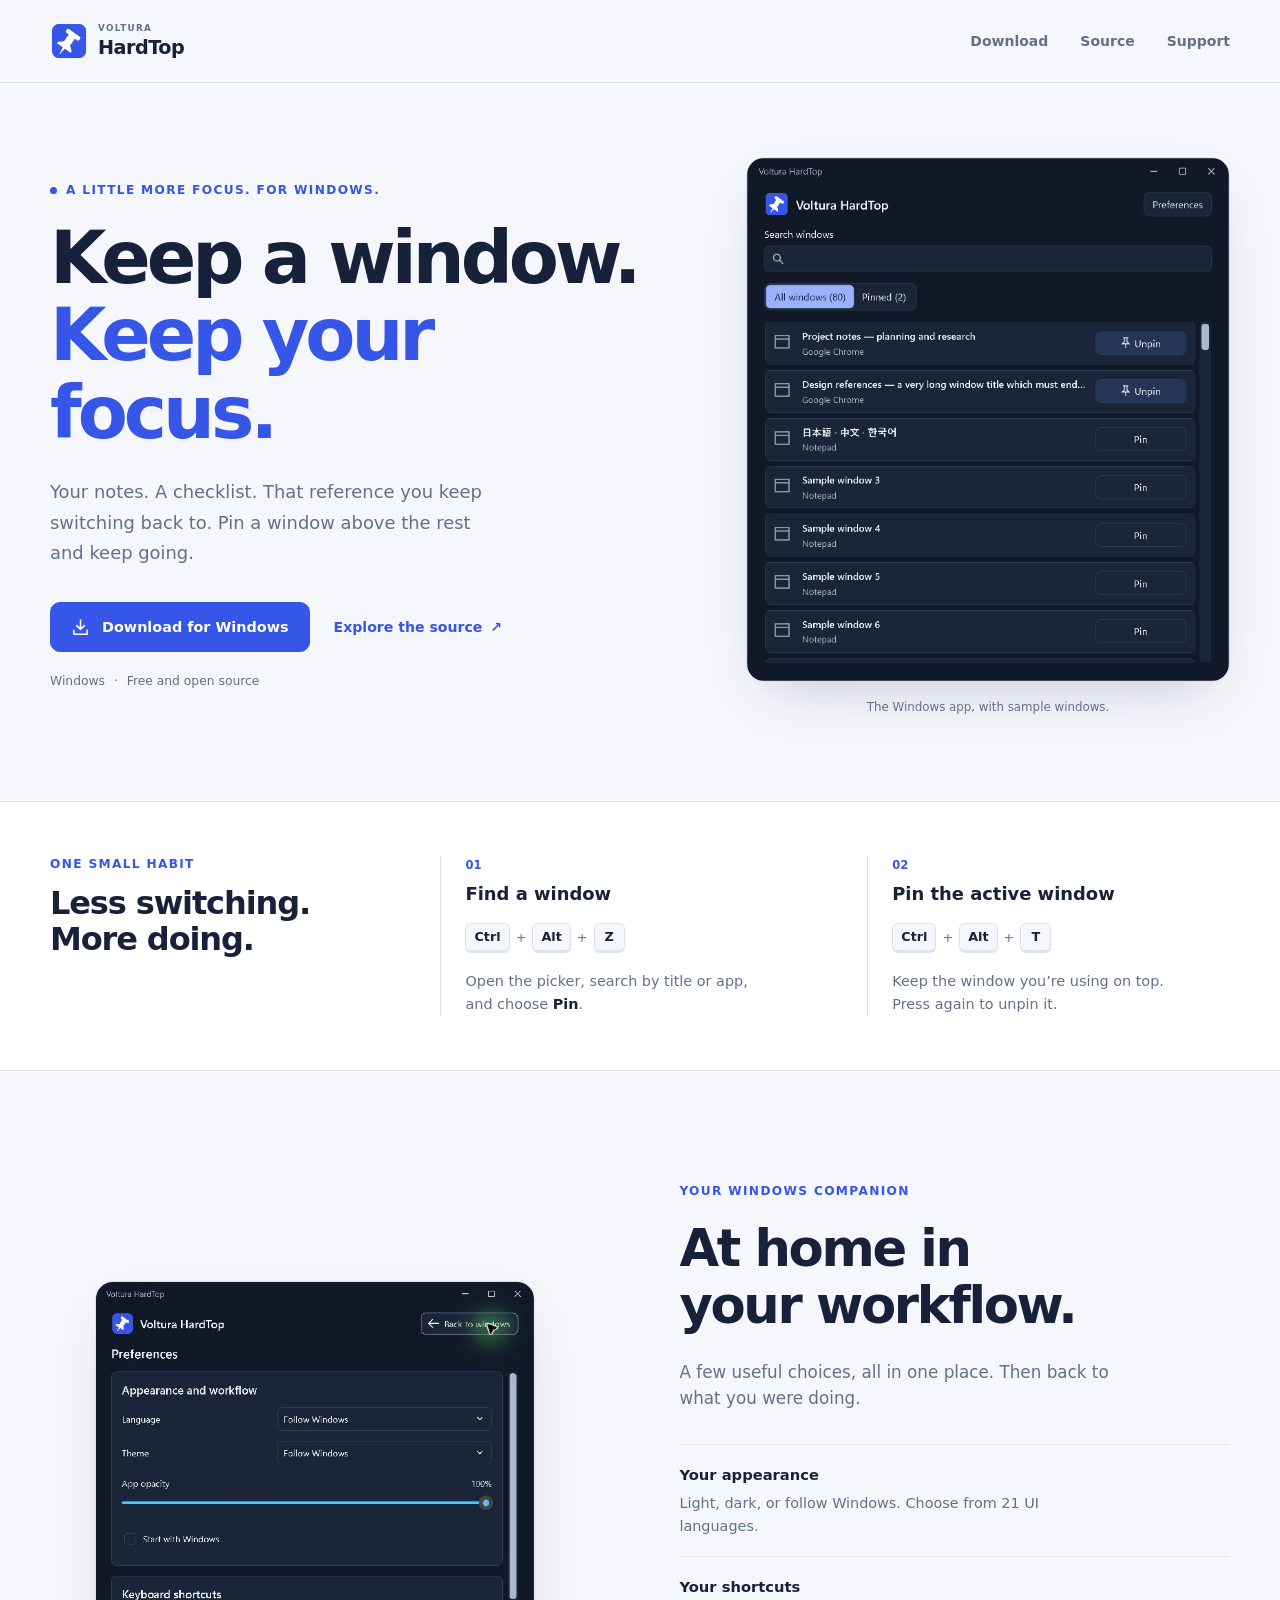
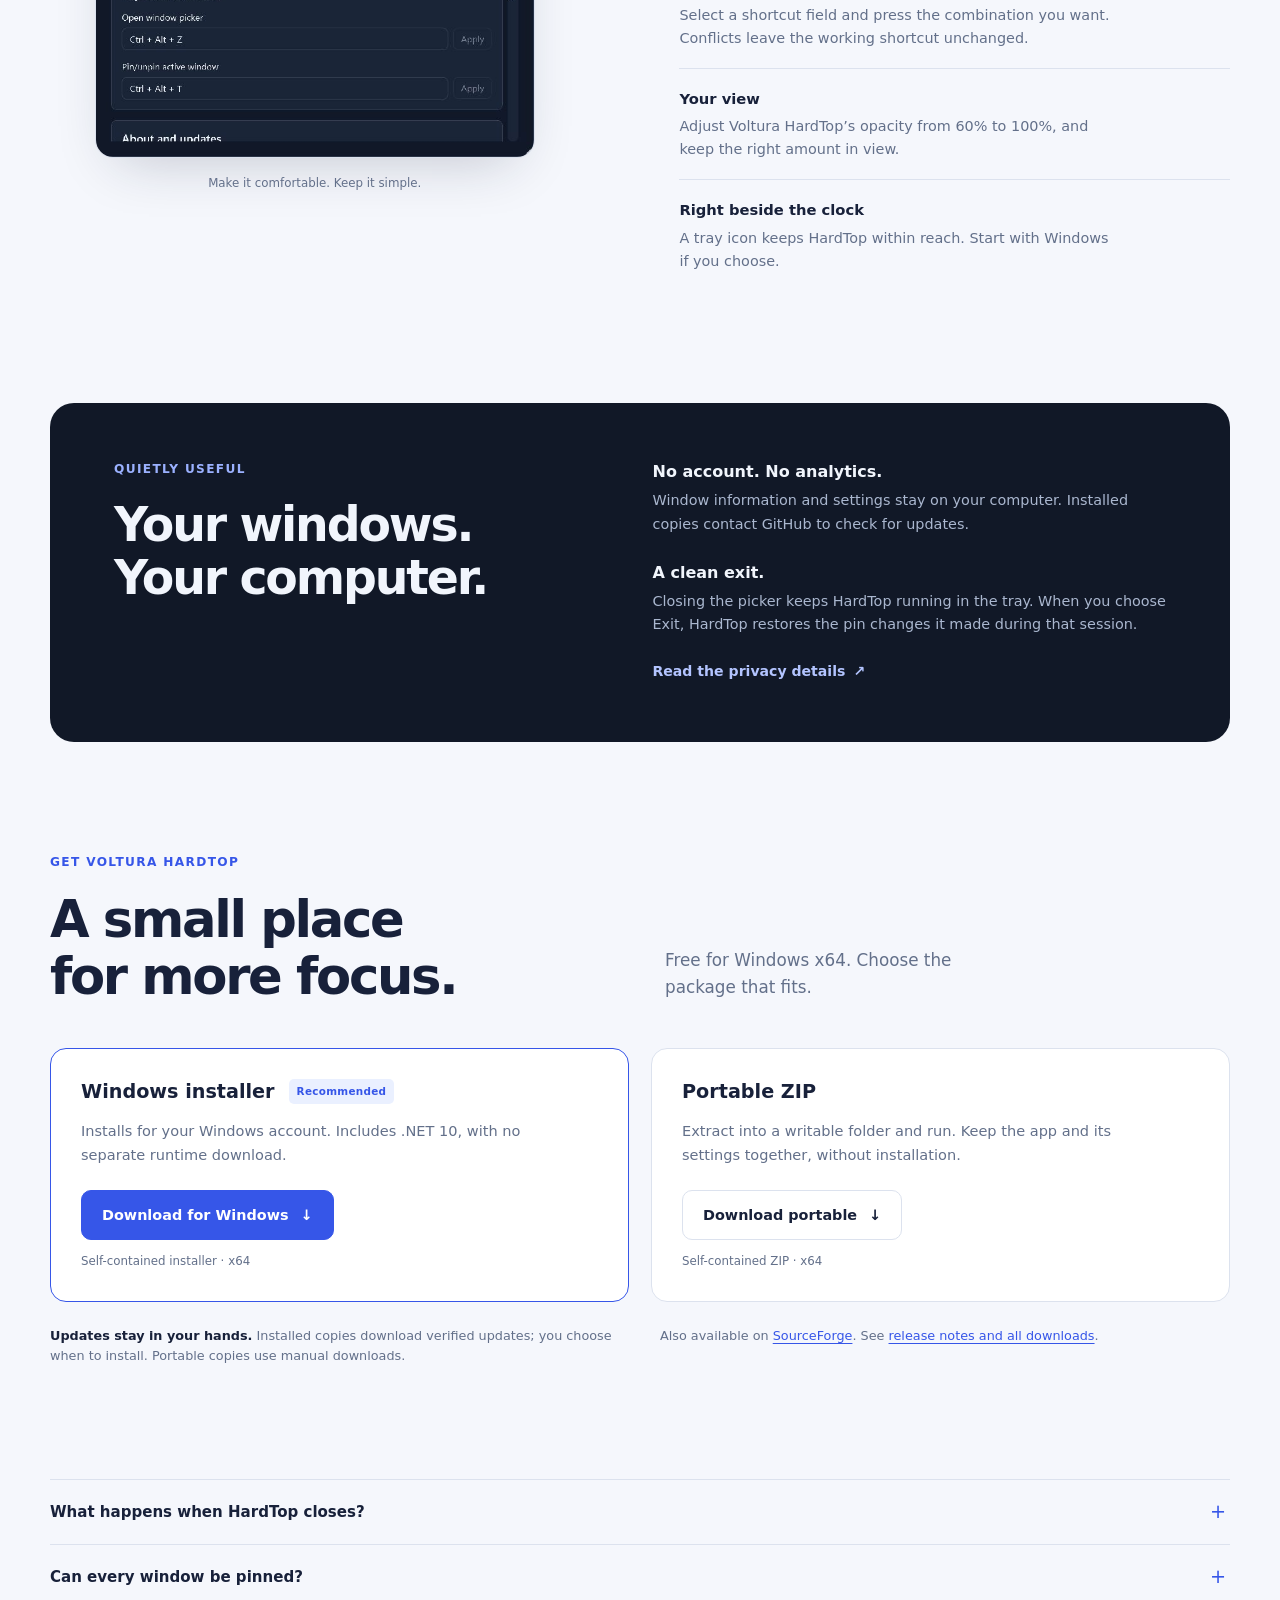
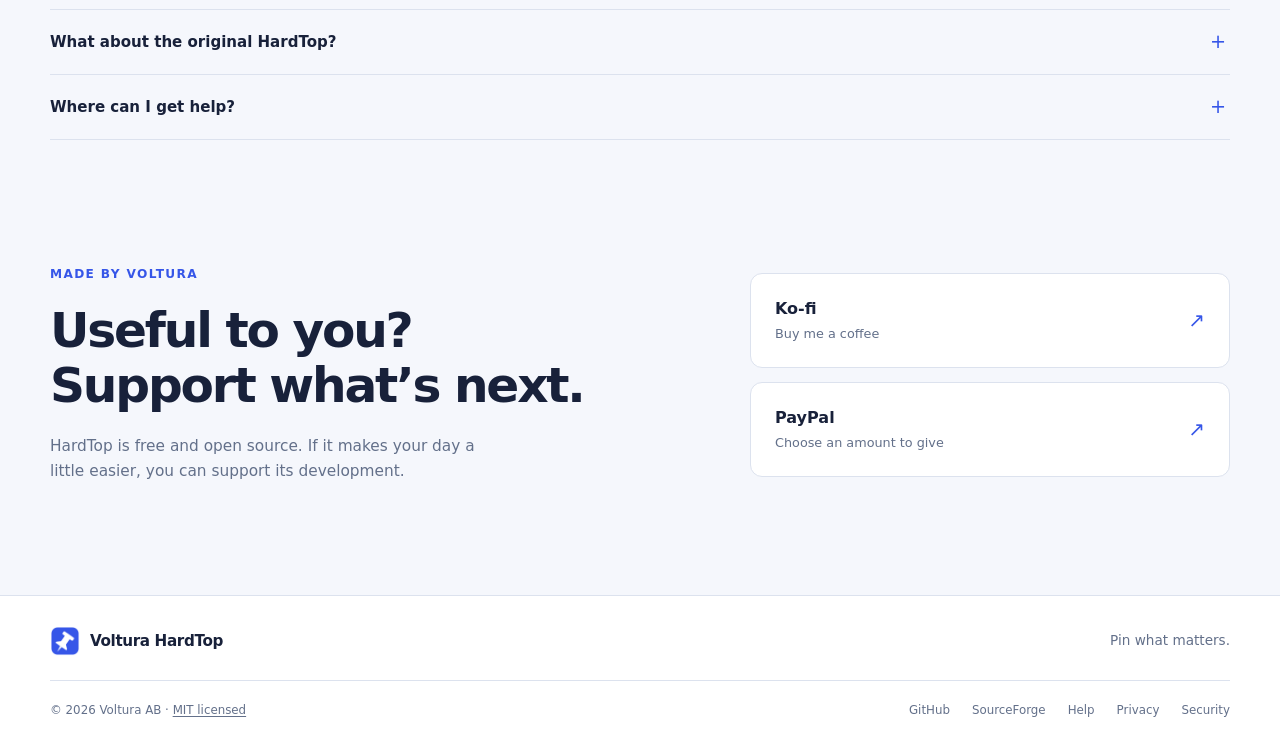
==== index.html @ a8a51684 "Publish Voltura HardTop product website" ====
<!doctype html>
<html lang="en">
<head>
  <meta charset="utf-8">
  <meta name="viewport" content="width=device-width, initial-scale=1">
  <meta name="color-scheme" content="light">
  <meta name="theme-color" content="#3656E8">
  <title>Voltura HardTop — Keep a window. Keep your focus.</title>
  <meta name="description" content="Keep the windows you need above the rest. A free Windows companion with a searchable picker, configurable shortcuts, 21 languages, and verified updates.">
  <link rel="canonical" href="https://hardtop.voltura.se/">
  <meta property="og:type" content="website">
  <meta property="og:site_name" content="Voltura HardTop">
  <meta property="og:title" content="Voltura HardTop — Pin what matters.">
  <meta property="og:description" content="Keep the windows you need above the rest. Free for Windows. Open source.">
  <meta property="og:url" content="https://hardtop.voltura.se/">
  <meta property="og:image" content="https://hardtop.voltura.se/assets/social.png">
  <meta property="og:image:width" content="1200">
  <meta property="og:image:height" content="630">
  <meta property="og:image:alt" content="Voltura HardTop. Pin what matters. A white pushpin on cobalt blue.">
  <meta name="twitter:card" content="summary_large_image">
  <meta name="twitter:title" content="Voltura HardTop — Pin what matters.">
  <meta name="twitter:description" content="Keep the windows you need above the rest. Free for Windows. Open source.">
  <meta name="twitter:image" content="https://hardtop.voltura.se/assets/social.png">
  <link rel="icon" href="favicon.ico" sizes="any">
  <link rel="icon" href="assets/icon.png" type="image/png">
  <link rel="stylesheet" href="style.css">
</head>
<body>
  <a class="skip-link" href="#main">Skip to content</a>
  <header class="site-header">
    <div class="shell header-inner">
      <a class="brand" href="#" aria-label="Voltura HardTop home">
        <img src="assets/icon.png" alt="" width="38" height="38">
        <span><span class="brand-byline">VOLTURA</span><strong>HardTop</strong></span>
      </a>
      <nav class="header-links" aria-label="Main navigation">
        <a href="#download">Download</a>
        <a href="https://github.com/voltura/voltura-hardtop">Source</a>
        <a href="#support">Support</a>
      </nav>
    </div>
  </header>

  <main id="main">
    <section class="hero shell" aria-labelledby="hero-title">
      <div class="hero-copy">
        <p class="eyebrow"><span class="availability-dot" aria-hidden="true"></span>A little more focus. For Windows.</p>
        <h1 id="hero-title"><span>Keep a window.</span><span class="accent">Keep your focus.</span></h1>
        <p class="hero-intro">Your notes. A checklist. That reference you keep switching back to. Pin a window above the rest and keep going.</p>
        <div class="hero-actions">
          <a class="button button-primary" href="https://github.com/voltura/voltura-hardtop/releases/latest">
            <svg viewBox="0 0 20 20" aria-hidden="true"><path d="M10 2v10m-4-4 4 4 4-4M3 13v4h14v-4"/></svg>
            Download for Windows
          </a>
          <a class="text-link" href="https://github.com/voltura/voltura-hardtop">Explore the source <span aria-hidden="true">↗</span></a>
        </div>
        <p class="hero-meta">Windows <span aria-hidden="true">·</span> Free and open source</p>
      </div>
      <figure class="hero-visual">
        <a class="screenshot-link" href="assets/app.png" aria-label="View the HardTop window picker screenshot at full size">
          <img class="app-screenshot" src="assets/app.png" width="700" height="760" alt="Voltura HardTop window picker with search, All and Pinned views, and window pin controls." fetchpriority="high">
        </a>
        <figcaption>The Windows app, with sample windows.</figcaption>
      </figure>
    </section>

    <section class="shortcut-section" aria-label="Everyday shortcuts">
      <div class="shell shortcut-layout">
        <div class="shortcut-intro"><p class="eyebrow">One small habit</p><h2>Less switching.<br>More doing.</h2></div>
        <div class="shortcut-item">
          <span class="shortcut-number" aria-hidden="true">01</span>
          <h3>Find a window</h3>
          <div class="key-combination" aria-label="Control plus Alt plus Z"><kbd>Ctrl</kbd><span>+</span><kbd>Alt</kbd><span>+</span><kbd>Z</kbd></div>
          <p>Open the picker, search by title or app, and choose <strong>Pin</strong>.</p>
        </div>
        <div class="shortcut-item">
          <span class="shortcut-number" aria-hidden="true">02</span>
          <h3>Pin the active window</h3>
          <div class="key-combination" aria-label="Control plus Alt plus T"><kbd>Ctrl</kbd><span>+</span><kbd>Alt</kbd><span>+</span><kbd>T</kbd></div>
          <p>Keep the window you’re using on top. Press again to unpin it.</p>
        </div>
      </div>
    </section>

    <section class="personalize shell section-space" aria-labelledby="personalize-title">
      <figure class="settings-visual">
        <a class="screenshot-link" href="assets/settings.png" aria-label="View the HardTop settings screenshot at full size">
          <img class="settings-screenshot" src="assets/settings.png" width="700" height="760" alt="Voltura HardTop preferences showing its appearance and workflow controls." loading="lazy">
        </a>
        <figcaption>Make it comfortable. Keep it simple.</figcaption>
      </figure>
      <div class="personalize-copy">
        <p class="eyebrow">Your Windows companion</p>
        <h2 id="personalize-title">At home in<br>your workflow.</h2>
        <p class="section-intro">A few useful choices, all in one place. Then back to what you were doing.</p>
        <dl class="feature-list">
          <div><dt>Your appearance</dt><dd>Light, dark, or follow Windows. Choose from 21 UI languages.</dd></div>
          <div><dt>Your shortcuts</dt><dd>Select a shortcut field and press the combination you want. Conflicts leave the working shortcut unchanged.</dd></div>
          <div><dt>Your view</dt><dd>Adjust Voltura HardTop’s opacity from 60% to 100%, and keep the right amount in view.</dd></div>
          <div><dt>Right beside the clock</dt><dd>A tray icon keeps HardTop within reach. Start with Windows if you choose.</dd></div>
        </dl>
      </div>
    </section>

    <section class="principles shell" aria-labelledby="principles-title">
      <div class="principles-heading"><p class="eyebrow">Quietly useful</p><h2 id="principles-title">Your windows.<br>Your computer.</h2></div>
      <div class="principles-copy">
        <div><h3>No account. No analytics.</h3><p>Window information and settings stay on your computer. Installed copies contact GitHub to check for updates.</p></div>
        <div><h3>A clean exit.</h3><p>Closing the picker keeps HardTop running in the tray. When you choose Exit, HardTop restores the pin changes it made during that session.</p></div>
        <a class="text-link" href="https://github.com/voltura/voltura-hardtop/blob/main/PRIVACY.md">Read the privacy details <span aria-hidden="true">↗</span></a>
      </div>
    </section>

    <section class="download shell section-space" id="download" aria-labelledby="download-title">
      <div class="section-heading"><p class="eyebrow">Get Voltura HardTop</p><h2 id="download-title">A small place<br>for more focus.</h2><p>Free for Windows x64. Choose the package that fits.</p></div>
      <div class="packages">
        <article class="package package-recommended">
          <div class="package-heading"><h3>Windows installer</h3><span class="package-label">Recommended</span></div>
          <p>Installs for your Windows account. Includes .NET 10, with no separate runtime download.</p>
          <a class="button button-primary" href="https://github.com/voltura/voltura-hardtop/releases/latest">Download for Windows <span aria-hidden="true">↓</span></a>
          <p class="package-note">Self-contained installer · x64</p>
        </article>
        <article class="package">
          <div class="package-heading"><h3>Portable ZIP</h3></div>
          <p>Extract into a writable folder and run. Keep the app and its settings together, without installation.</p>
          <a class="button button-secondary" href="https://github.com/voltura/voltura-hardtop/releases/download/v1.0.0/VolturaHardTop-1.0.0-win-x64.zip">Download portable <span aria-hidden="true">↓</span></a>
          <p class="package-note">Self-contained ZIP · x64</p>
        </article>
      </div>
      <div class="download-details">
        <p><strong>Updates stay in your hands.</strong> Installed copies download verified updates; you choose when to install. Portable copies use manual downloads.</p>
        <p>Also available on <a href="https://sourceforge.net/projects/voltura-hardtop/">SourceForge</a>. See <a href="https://github.com/voltura/voltura-hardtop/releases">release notes and all downloads</a>.</p>
      </div>
    </section>

    <section class="questions shell" aria-label="Good to know">
      <details><summary>What happens when HardTop closes?</summary><p>Closing the app window hides it to the tray. Choose Exit to restore HardTop’s own pin changes and stop the app. Pins are restored on graceful exit; they are not remembered across restarts, and restoration cannot be guaranteed after a crash.</p></details>
      <details><summary>Can every window be pinned?</summary><p>Some protected or elevated windows may require permissions HardTop does not have. HardTop runs without requesting administrator access.</p></details>
      <details><summary>What about the original HardTop?</summary><p>Voltura HardTop is a fresh application based on <a href="https://github.com/voltura/HardTop">the original HardTop</a>. The original repository, downloads, website, and settings remain unchanged. Avoid running both together with the same shortcut bindings.</p></details>
      <details><summary>Where can I get help?</summary><p>Start with the <a href="https://github.com/voltura/voltura-hardtop/blob/main/SUPPORT.md">support guide</a>, or <a href="https://github.com/voltura/voltura-hardtop/issues">report a problem on GitHub</a>. Redact personal window titles and paths from screenshots. For security concerns, use the <a href="https://github.com/voltura/voltura-hardtop/blob/main/SECURITY.md">private reporting instructions</a>.</p></details>
    </section>

    <section class="support shell section-space" id="support" aria-labelledby="support-title">
      <div><p class="eyebrow">Made by Voltura</p><h2 id="support-title">Useful to you?<br>Support what’s next.</h2><p>HardTop is free and open source. If it makes your day a little easier, you can support its development.</p></div>
      <div class="support-choices">
        <a href="https://ko-fi.com/G2G74W5F8"><span><strong>Ko-fi</strong><span>Buy me a coffee</span></span><span aria-hidden="true">↗</span></a>
        <a href="https://www.paypal.me/voltura"><span><strong>PayPal</strong><span>Choose an amount to give</span></span><span aria-hidden="true">↗</span></a>
      </div>
    </section>
  </main>

  <footer class="site-footer">
    <div class="shell footer-top"><a class="brand" href="https://voltura.se/"><img src="assets/icon.png" alt="" width="30" height="30"><span><strong>Voltura HardTop</strong></span></a><p>Pin what matters.</p></div>
    <div class="shell footer-bottom"><p>© 2026 Voltura AB · <a href="https://github.com/voltura/voltura-hardtop/blob/main/LICENSE">MIT licensed</a></p><nav aria-label="Project information"><a href="https://github.com/voltura/voltura-hardtop">GitHub</a><a href="https://sourceforge.net/projects/voltura-hardtop/">SourceForge</a><a href="https://github.com/voltura/voltura-hardtop/blob/main/SUPPORT.md">Help</a><a href="https://github.com/voltura/voltura-hardtop/blob/main/PRIVACY.md">Privacy</a><a href="https://github.com/voltura/voltura-hardtop/blob/main/SECURITY.md">Security</a></nav></div>
  </footer>
</body>
</html>
---- style.css ----
:root {
  color-scheme: light;
  --paper: #f5f7fc;
  --surface: #fff;
  --ink: #18213a;
  --muted: #63708a;
  --line: #dce2ee;
  --blue: #3656e8;
  --blue-hover: #2543c9;
  --blue-soft: #eaf0ff;
  --dark: #111827;
  font-family: "Segoe UI Variable Text", "Segoe UI", system-ui, sans-serif;
  font-size: 16px;
  line-height: 1.6;
  color: var(--ink);
  background: var(--paper);
  font-synthesis: none;
  text-rendering: optimizeLegibility;
  -webkit-font-smoothing: antialiased;
}
* { box-sizing: border-box; }
html { scroll-behavior: smooth; scroll-padding-top: 28px; }
body { margin: 0; }
a { color: var(--blue); text-underline-offset: .2em; }
a:hover { color: var(--blue-hover); }
a:focus-visible, summary:focus-visible { outline: 3px solid var(--blue); outline-offset: 5px; border-radius: 4px; }
img { max-width: 100%; height: auto; vertical-align: middle; }
h1, h2, h3, p, figure { margin: 0; }
h1, h2, h3 { text-wrap: balance; }
h2 { font-size: clamp(2rem, 4vw, 3.5rem); line-height: 1.12; letter-spacing: -.045em; font-weight: 650; }
h3 { font-size: 1.12rem; line-height: 1.35; font-weight: 650; }
.shell { width: min(1180px, calc(100% - 64px)); margin-inline: auto; }
.section-space { padding-block: 112px; }
.eyebrow { color: var(--blue); font-size: .76rem; line-height: 1.4; font-weight: 700; letter-spacing: .11em; text-transform: uppercase; margin-bottom: 20px; }
.accent { color: var(--blue); }
.skip-link { position: fixed; z-index: 10; left: 18px; top: 12px; padding: 10px 16px; background: var(--surface); border: 2px solid var(--blue); border-radius: 8px; transform: translateY(-180%); }
.skip-link:focus { transform: translateY(0); }
.site-header { border-bottom: 1px solid var(--line); }
.header-inner { display: flex; justify-content: space-between; align-items: center; gap: 28px; padding-block: 22px; }
.brand { display: inline-flex; align-items: center; gap: 10px; text-decoration: none; color: var(--ink); line-height: 1.1; flex-shrink: 0; }
.brand:hover { color: var(--ink); }
.brand img { flex: 0 0 auto; }
.brand strong { display: block; font-size: 1.2rem; font-weight: 700; letter-spacing: -.025em; }
.brand-byline { display: block; margin-bottom: 4px; color: var(--muted); font-size: .55rem; letter-spacing: .15em; font-weight: 750; }
.header-links { display: flex; gap: 32px; }
.header-links a { font-size: .875rem; font-weight: 600; color: var(--muted); text-decoration: none; }
.header-links a:hover { color: var(--blue); }
.hero { display: grid; grid-template-columns: 1.12fr 1fr; gap: 68px; align-items: center; padding-block: 74px 84px; }
.hero-copy { min-width: 0; }
.hero .eyebrow { display: flex; align-items: center; gap: 9px; }
.availability-dot { width: 7px; height: 7px; background: var(--blue); border-radius: 50%; flex-shrink: 0; }
h1 { font-size: clamp(2.65rem, 5.7vw, 5.25rem); line-height: 1.06; letter-spacing: -.055em; font-weight: 680; }
h1 span { display: block; }
.hero-intro { max-width: 440px; font-size: 1.12rem; color: var(--muted); line-height: 1.7; margin-top: 26px; }
.hero-actions { display: flex; flex-wrap: wrap; gap: 18px 24px; align-items: center; margin-top: 34px; }
.button { display: inline-flex; align-items: center; justify-content: center; gap: 12px; min-height: 50px; padding: 12px 20px; font-size: .9rem; font-weight: 650; line-height: 1.45; text-align: center; text-decoration: none; border: 1px solid transparent; border-radius: 10px; transition: background-color 150ms ease, border-color 150ms ease; }
.button svg { width: 19px; height: 19px; fill: none; stroke: currentColor; stroke-width: 1.6; stroke-linecap: round; stroke-linejoin: round; flex-shrink: 0; }
.button-primary { background: var(--blue); color: #fff; border-color: var(--blue); }
.button-primary:hover { background: var(--blue-hover); color: #fff; border-color: var(--blue-hover); }
.button-secondary { background: var(--surface); color: var(--ink); border-color: var(--line); }
.button-secondary:hover { color: var(--blue); border-color: var(--blue); }
.text-link { display: inline-flex; align-items: center; gap: 8px; font-size: .88rem; font-weight: 600; text-decoration: none; }
.hero-meta { max-width: 440px; margin-top: 20px; font-size: .77rem; color: var(--muted); }
.hero-meta span { padding-inline: 5px; }
.hero-visual { justify-self: end; width: 100%; max-width: 484px; }
.screenshot-link { display: block; border-radius: 18px; text-decoration: none; }
.app-screenshot, .settings-screenshot { display: block; width: 100%; border: 1px solid var(--line); border-radius: 18px; background: var(--surface); box-shadow: 0 22px 54px -22px rgb(24 33 58 / 24%); }
figcaption { margin-top: 16px; color: var(--muted); font-size: .74rem; text-align: center; }
.shortcut-section { border-top: 1px solid var(--line); border-bottom: 1px solid var(--line); background: var(--surface); }
.shortcut-layout { display: grid; grid-template-columns: .9fr 1fr 1fr; column-gap: 64px; padding-block: 54px; }
.shortcut-intro .eyebrow { margin-bottom: 13px; }
.shortcut-intro h2 { font-size: 2rem; letter-spacing: -.035em; }
.shortcut-item { padding-left: 24px; border-left: 1px solid var(--line); }
.shortcut-number { display: block; margin-bottom: 7px; color: var(--blue); font-size: .72rem; font-weight: 700; }
.shortcut-item p { color: var(--muted); font-size: .9rem; max-width: 290px; }
.shortcut-item strong { color: var(--ink); font-weight: 600; }
.key-combination { display: flex; align-items: center; gap: 6px; margin-block: 17px; }
.key-combination > span { color: var(--muted); font-size: .8rem; }
kbd { display: inline-flex; justify-content: center; min-width: 31px; padding: 4px 8px; border: 1px solid var(--line); border-bottom-width: 3px; border-radius: 6px; font: 600 .8rem/1.4 "Segoe UI", system-ui, sans-serif; color: var(--ink); background: var(--paper); }
.personalize { display: grid; grid-template-columns: 1fr 1.04fr; align-items: center; gap: 100px; }
.settings-visual { width: 100%; max-width: 440px; justify-self: center; }
.personalize-copy { min-width: 0; }
.section-intro { color: var(--muted); font-size: 1.05rem; margin-top: 24px; max-width: 440px; }
.feature-list { margin: 32px 0 0; }
.feature-list > div { padding: 18px 0; border-top: 1px solid var(--line); }
.feature-list dt { font-size: .92rem; font-weight: 650; margin-bottom: 5px; }
.feature-list dd { margin: 0; color: var(--muted); font-size: .9rem; max-width: 440px; }
.principles { display: grid; grid-template-columns: 1fr 1.12fr; gap: 80px; background: var(--dark); color: #f1f5fc; border-radius: 24px; padding: 58px 64px; }
.principles .eyebrow { color: #9bb1ff; }
.principles h2 { font-size: clamp(2rem, 3.7vw, 3rem); }
.principles-copy > div + div { margin-top: 26px; }
.principles-copy h3 { color: #f1f5fc; font-size: 1rem; margin-bottom: 7px; }
.principles-copy p { font-size: .9rem; color: #aab7cf; }
.principles .text-link { margin-top: 24px; color: #b3c4ff; }
.principles .text-link:hover { color: #fff; }
.download { scroll-margin-top: 26px; }
.section-heading { display: grid; grid-template-columns: 1fr 1fr; column-gap: 50px; align-items: end; }
.section-heading .eyebrow { grid-column: 1 / -1; }
.section-heading > p:last-child { color: var(--muted); padding-bottom: 5px; max-width: 340px; font-size: 1.05rem; }
.packages { display: grid; grid-template-columns: 1fr 1fr; gap: 22px; margin-top: 42px; }
.package { border: 1px solid var(--line); border-radius: 16px; padding: 30px; background: var(--surface); }
.package-recommended { border-color: var(--blue); }
.package-heading { display: flex; gap: 14px; align-items: center; flex-wrap: wrap; margin-bottom: 15px; }
.package-heading h3 { font-size: 1.2rem; }
.package-label { font-size: .65rem; font-weight: 700; letter-spacing: .03em; color: var(--blue); background: var(--blue-soft); padding: 4px 8px; border-radius: 5px; }
.package > p { color: var(--muted); font-size: .91rem; max-width: 440px; }
.package .button { margin-top: 24px; }
.package .package-note { font-size: .74rem; margin-top: 12px; }
.download-details { display: grid; grid-template-columns: 1fr 1fr; gap: 40px; margin-top: 24px; }
.download-details p { font-size: .8rem; color: var(--muted); }
.download-details strong { color: var(--ink); font-weight: 600; }
.questions { padding-bottom: 14px; }
details { border-top: 1px solid var(--line); }
details:last-child { border-bottom: 1px solid var(--line); }
summary { padding: 20px 32px 20px 0; cursor: pointer; position: relative; list-style: none; font-weight: 600; font-size: .94rem; }
summary::-webkit-details-marker { display: none; }
summary::after { content: "+"; position: absolute; right: 4px; top: 17px; color: var(--blue); font-size: 1.2rem; font-weight: 400; }
details[open] summary::after { content: "−"; }
details p { padding: 0 38px 22px 0; color: var(--muted); font-size: .88rem; max-width: 820px; }
.support { display: grid; grid-template-columns: 1fr .8fr; gap: 100px; align-items: center; }
.support h2 { font-size: clamp(2rem, 3.8vw, 3.25rem); }
.support p:last-child { margin-top: 22px; color: var(--muted); font-size: .96rem; max-width: 450px; }
.support-choices { display: grid; gap: 14px; }
.support-choices > a { display: flex; align-items: center; justify-content: space-between; gap: 20px; padding: 22px 24px; border: 1px solid var(--line); border-radius: 12px; background: var(--surface); color: var(--ink); text-decoration: none; }
.support-choices > a:hover { border-color: var(--blue); color: var(--blue); }
.support-choices strong { display: block; font-size: 1rem; font-weight: 650; }
.support-choices strong + span { display: block; font-size: .8rem; color: var(--muted); margin-top: 3px; }
.support-choices > a > span:last-child { color: var(--blue); font-size: 1.25rem; }
.site-footer { border-top: 1px solid var(--line); background: var(--surface); padding-block: 30px; }
.footer-top, .footer-bottom { display: flex; justify-content: space-between; align-items: center; gap: 24px; }
.footer-top { padding-bottom: 24px; }
.footer-top .brand strong { font-size: .95rem; }
.footer-top > p { font-size: .85rem; color: var(--muted); }
.footer-bottom { border-top: 1px solid var(--line); padding-top: 20px; }
.footer-bottom p, .footer-bottom a { color: var(--muted); font-size: .74rem; }
.footer-bottom nav { display: flex; flex-wrap: wrap; gap: 12px 22px; }
.footer-bottom nav a { text-decoration: none; }
.footer-bottom a:hover { color: var(--blue); }

@media (min-width: 1500px) {
  .hero { padding-block: 90px 100px; }
}
@media (max-width: 1000px) {
  .hero { gap: 40px; }
  .hero-actions { gap: 18px; }
  .hero .text-link { font-size: .83rem; }
  .hero-intro { font-size: 1rem; }
  .shortcut-layout { column-gap: 30px; }
  .shortcut-item { padding-left: 22px; }
  .personalize { gap: 50px; }
  .principles { gap: 50px; padding: 46px; }
  .support { gap: 60px; }
  .footer-bottom { align-items: flex-start; }
  .footer-bottom nav { max-width: 390px; justify-content: flex-end; }
}
@media (max-width: 760px) {
  .shell { width: calc(100% - 40px); }
  .section-space { padding-block: 76px; }
  .hero { grid-template-columns: 1fr; gap: 44px; padding-block: 48px 58px; }
  .hero-copy { max-width: 560px; }
  h1 { font-size: clamp(2.65rem, 8.5vw, 4.6rem); }
  .hero-intro { max-width: 480px; font-size: 1.05rem; }
  .hero-visual { justify-self: center; max-width: 440px; }
  .shortcut-layout { grid-template-columns: 1fr 1fr; gap: 30px 28px; padding-block: 38px; }
  .shortcut-intro { grid-column: 1 / -1; }
  .shortcut-intro h2 br { display: none; }
  .shortcut-intro h2 { font-size: 1.8rem; }
  .shortcut-intro .eyebrow { margin-bottom: 8px; }
  .shortcut-item { padding-left: 0; border-left: 0; }
  .personalize { grid-template-columns: 1fr; gap: 36px; }
  .personalize-copy { grid-row: 1; }
  .personalize h2 br { display: none; }
  .settings-visual { max-width: 420px; }
  .feature-list > div { display: grid; grid-template-columns: 150px 1fr; gap: 15px; padding-block: 17px; }
  .principles { grid-template-columns: 1fr; gap: 32px; padding: 38px 30px; border-radius: 18px; }
  .principles h2 br { display: none; }
  .principles-heading .eyebrow { margin-bottom: 12px; }
  .section-heading { grid-template-columns: 1fr; gap: 20px; }
  .section-heading .eyebrow { margin-bottom: 0; }
  .section-heading h2 br { display: none; }
  .packages { gap: 16px; margin-top: 30px; }
  .package { padding: 24px; }
  .package-heading h3 { font-size: 1.05rem; }
  .package .button { width: 100%; padding-inline: 12px; }
  .download-details { gap: 24px; }
  .support { grid-template-columns: 1fr; gap: 30px; }
  .support h2 br { display: none; }
  .support p:last-child { max-width: 540px; }
  .support-choices { grid-template-columns: 1fr 1fr; }
  .support-choices > a { padding: 18px; }
  .footer-bottom { flex-direction: column; gap: 16px; }
  .footer-bottom nav { max-width: none; justify-content: flex-start; }
}
@media (max-width: 480px) {
  .header-inner { flex-wrap: wrap; gap: 18px; padding-block: 18px; }
  .header-links { width: 100%; gap: 28px; }
  .header-links a { font-size: .8rem; }
  .hero { padding-top: 38px; }
  .eyebrow { font-size: .67rem; letter-spacing: .08em; margin-bottom: 16px; }
  h1 { font-size: clamp(2.5rem, 10.2vw, 3.1rem); }
  .hero-intro { font-size: 1rem; margin-top: 22px; }
  .hero-actions { align-items: flex-start; flex-direction: column; gap: 18px; margin-top: 28px; }
  .hero-meta { font-size: .72rem; line-height: 1.8; }
  .hero-meta span { padding-inline: 3px; }
  .button { min-height: 48px; font-size: .85rem; padding-inline: 17px; }
  .shortcut-layout { grid-template-columns: 1fr; gap: 28px; }
  .shortcut-item + .shortcut-item { border-top: 1px solid var(--line); padding-top: 24px; }
  .shortcut-item p { max-width: none; }
  .shortcut-number { margin-bottom: 5px; }
  .key-combination { margin-block: 12px; }
  .feature-list > div { display: block; }
  .feature-list dt { margin-bottom: 6px; }
  .principles { padding: 32px 24px; }
  .packages, .support-choices { grid-template-columns: 1fr; }
  .package { padding: 24px; }
  .download-details { grid-template-columns: 1fr; gap: 14px; }
  .support-choices > a { padding: 20px; }
  .footer-top { flex-wrap: wrap; gap: 10px; }
  .footer-top .brand { width: 100%; }
  .footer-top > p { padding-left: 40px; }
  .footer-bottom nav { gap: 12px 18px; }
}
@media (prefers-reduced-motion: reduce) {
  html { scroll-behavior: auto; }
  .button { transition: none; }
}
@media (forced-colors: active) {
  .button, kbd, .package, .support-choices > a, .principles { border: 1px solid ButtonText; }
  .principles, .principles h3, .principles p, .principles .eyebrow, .principles .text-link { color: CanvasText; background: Canvas; }
  .availability-dot { background: Highlight; }
}
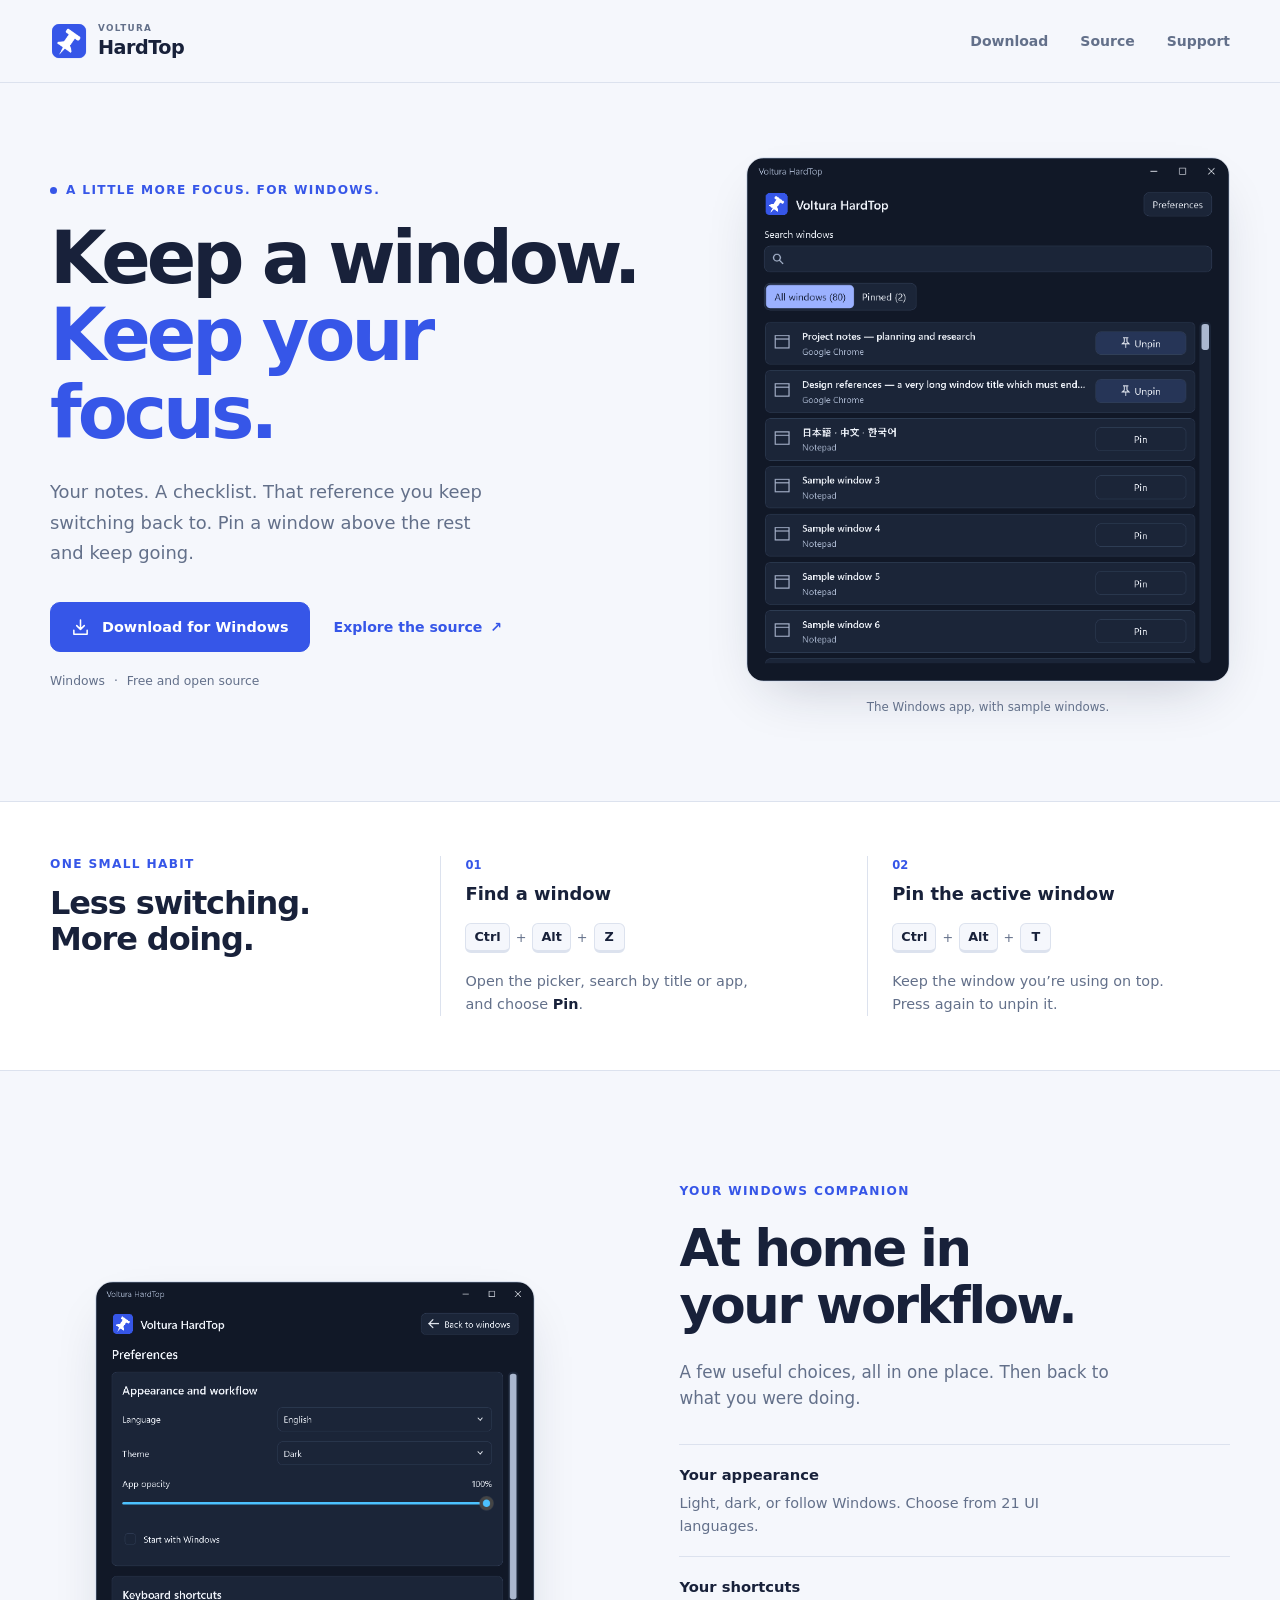
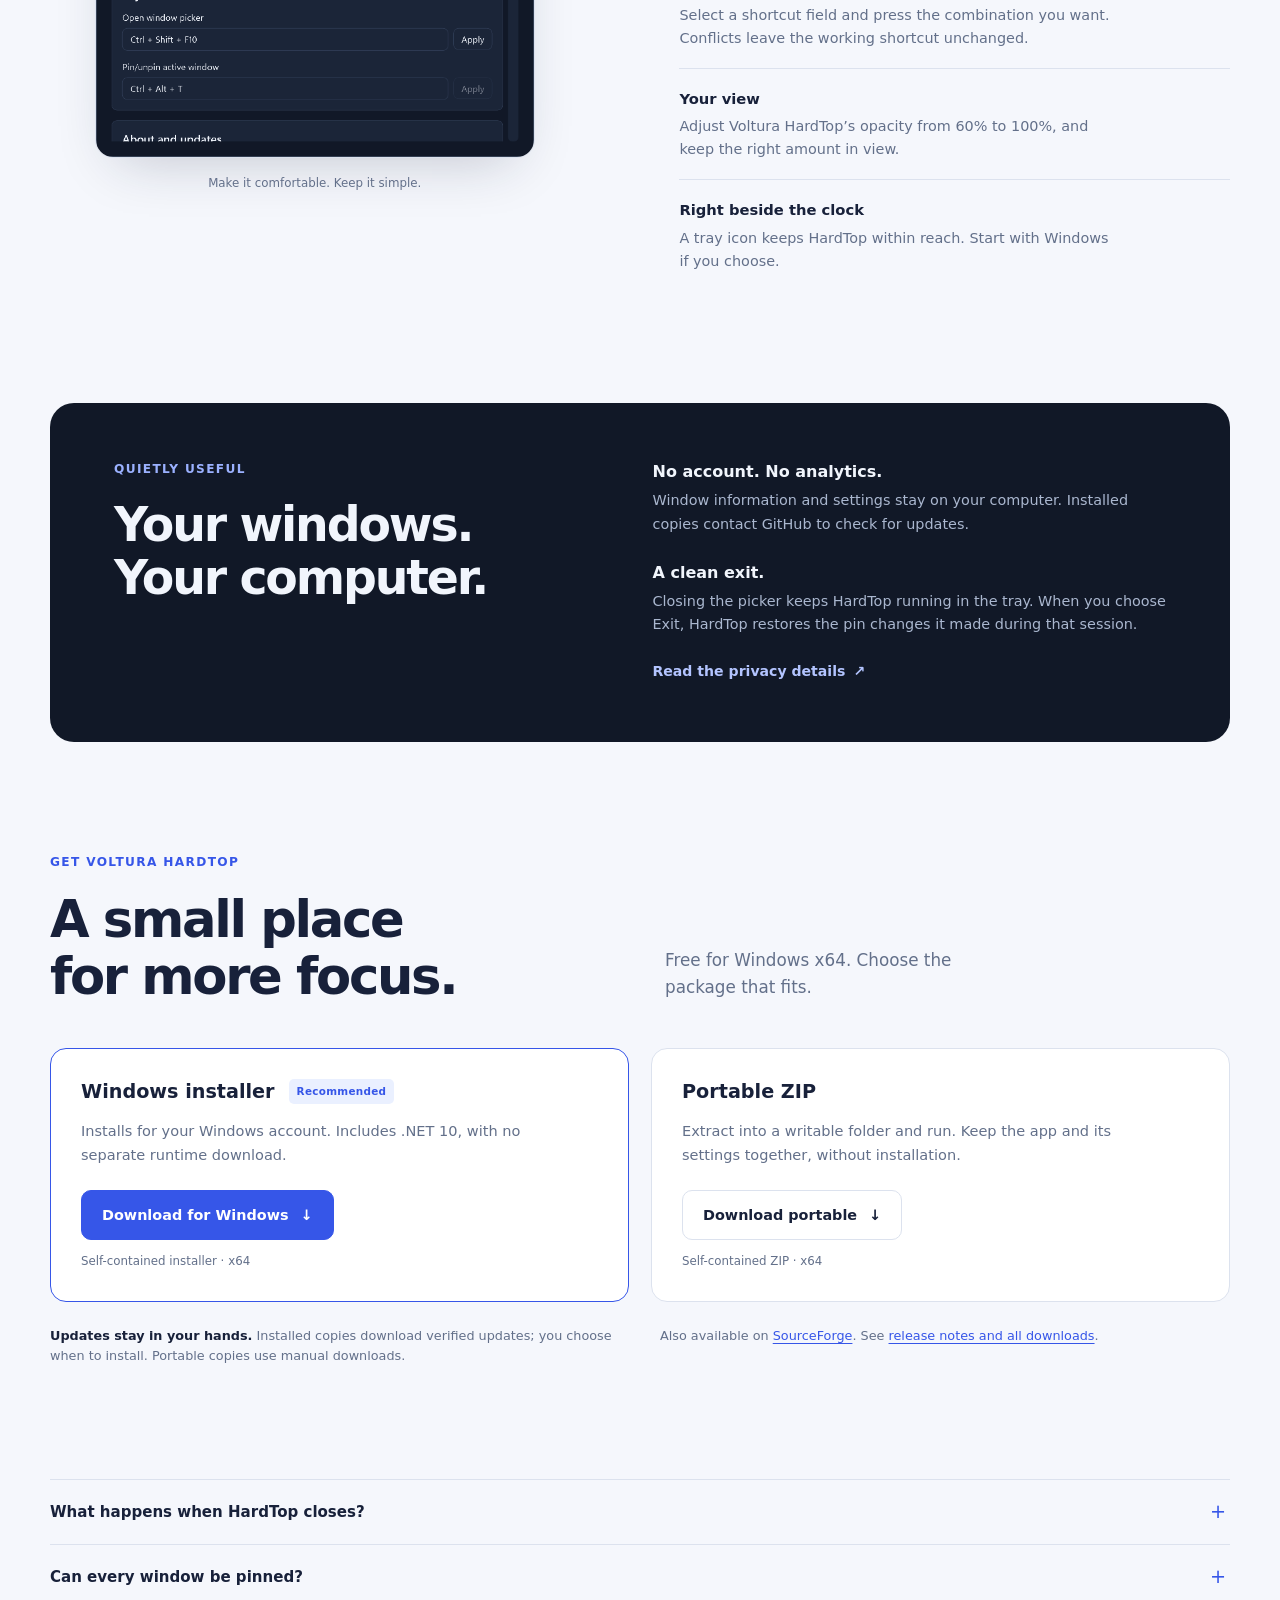
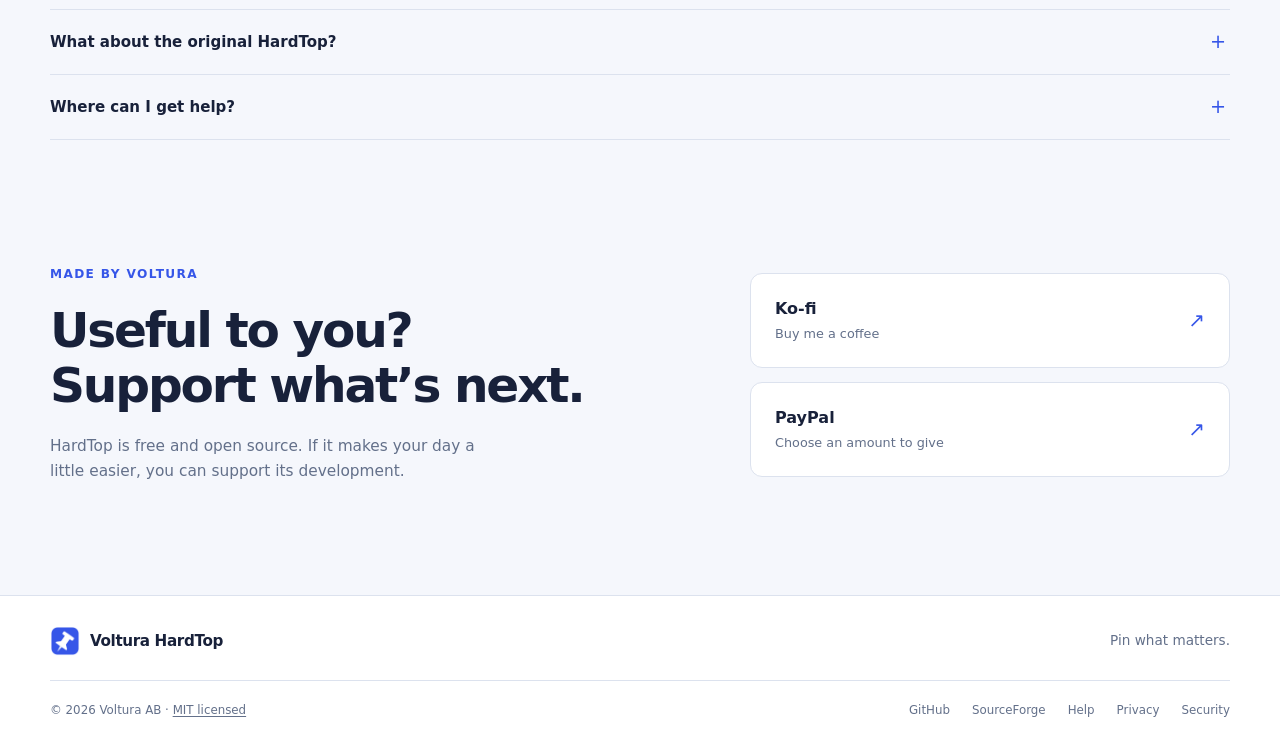
==== commit ec3666c2: "Publish Voltura HardTop product website" ====
--- a/index.html
+++ b/index.html
@@ -58,7 +58,7 @@
       </div>
       <figure class="hero-visual">
         <a class="screenshot-link" href="assets/app.png" aria-label="View the HardTop window picker screenshot at full size">
-          <img class="app-screenshot" src="assets/app.png" width="700" height="760" alt="Voltura HardTop window picker with search, All and Pinned views, and window pin controls." fetchpriority="high">
+          <picture><source type="image/webp" srcset="assets/app.webp 1x, assets/app@2x.webp 2x"><img class="app-screenshot" src="assets/app.png" width="700" height="760" alt="Voltura HardTop window picker with search, All and Pinned views, and window pin controls." fetchpriority="high" decoding="async"></picture>
         </a>
         <figcaption>The Windows app, with sample windows.</figcaption>
       </figure>
@@ -85,7 +85,7 @@
     <section class="personalize shell section-space" aria-labelledby="personalize-title">
       <figure class="settings-visual">
         <a class="screenshot-link" href="assets/settings.png" aria-label="View the HardTop settings screenshot at full size">
-          <img class="settings-screenshot" src="assets/settings.png" width="700" height="760" alt="Voltura HardTop preferences showing its appearance and workflow controls." loading="lazy">
+          <picture><source type="image/webp" srcset="assets/settings.webp 1x, assets/settings@2x.webp 2x"><img class="settings-screenshot" src="assets/settings.png" width="700" height="760" alt="Voltura HardTop preferences showing its appearance and workflow controls." loading="lazy" decoding="async"></picture>
         </a>
         <figcaption>Make it comfortable. Keep it simple.</figcaption>
       </figure>
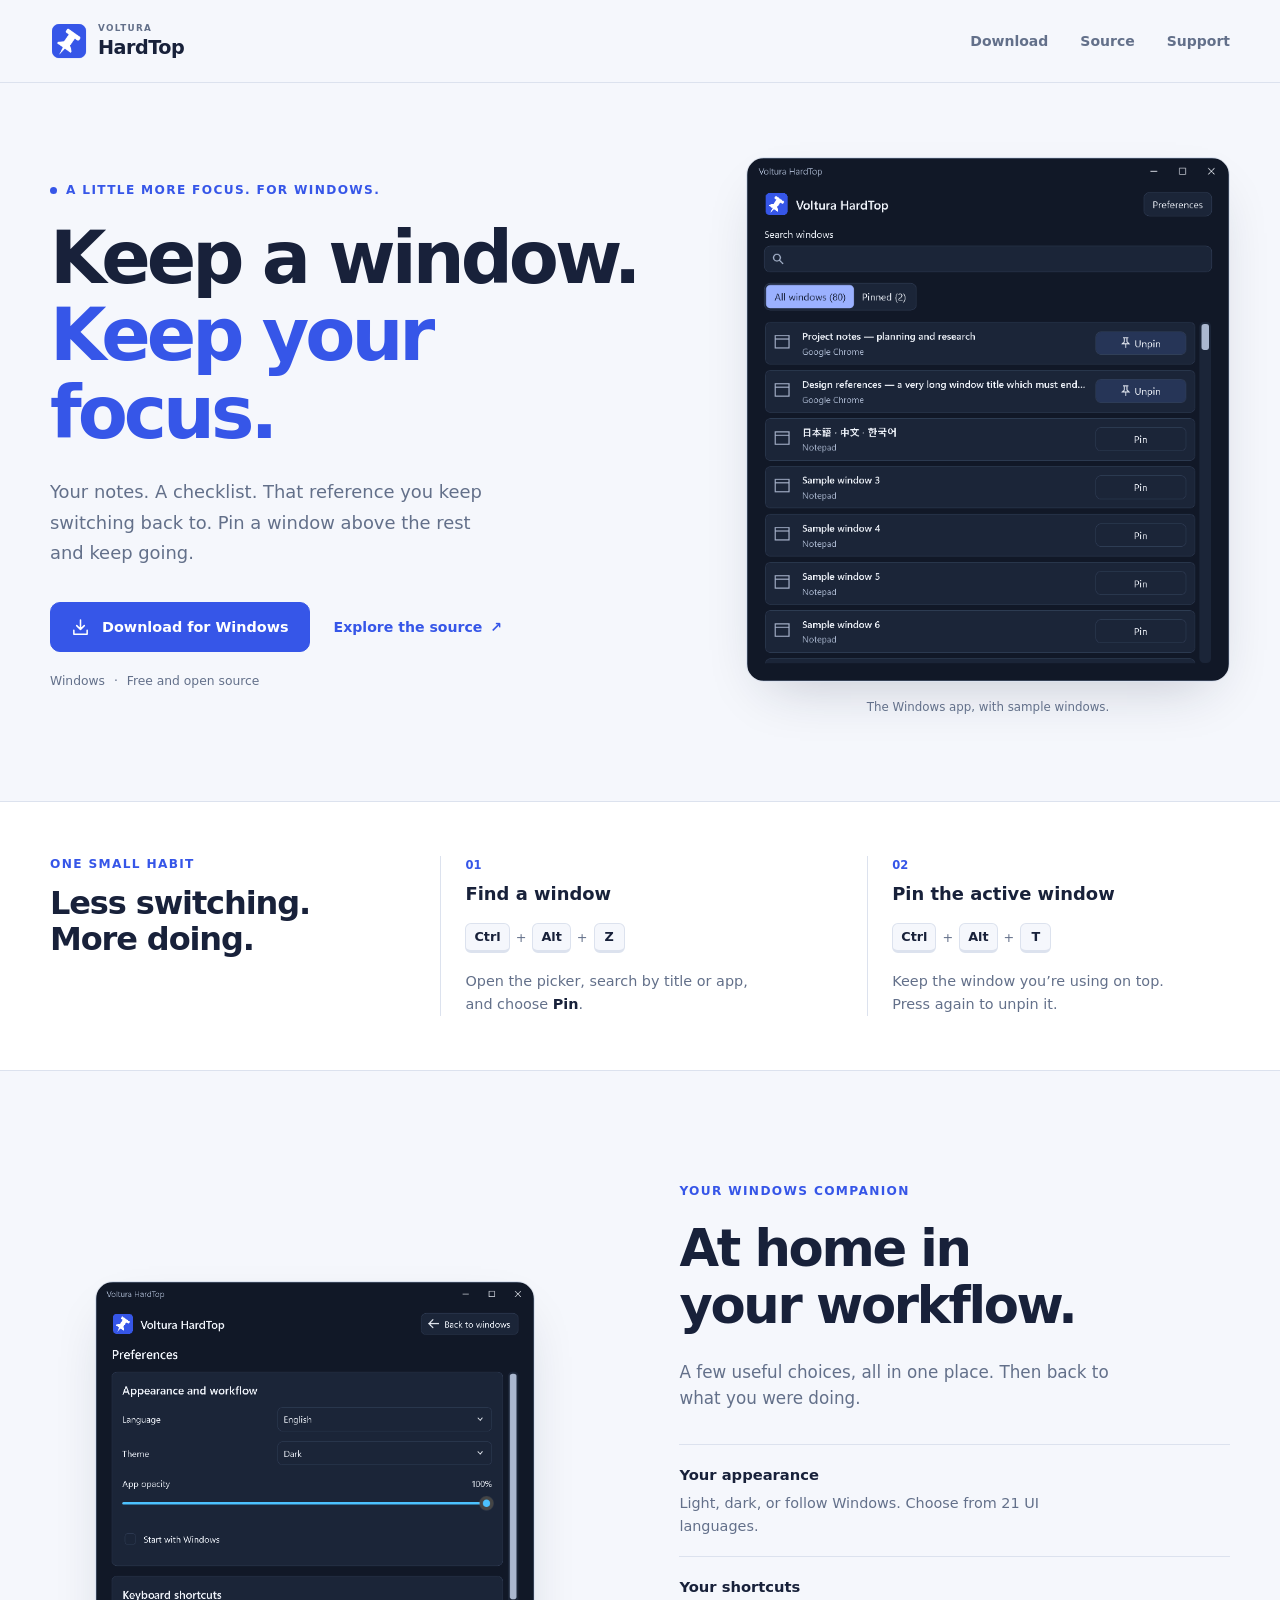
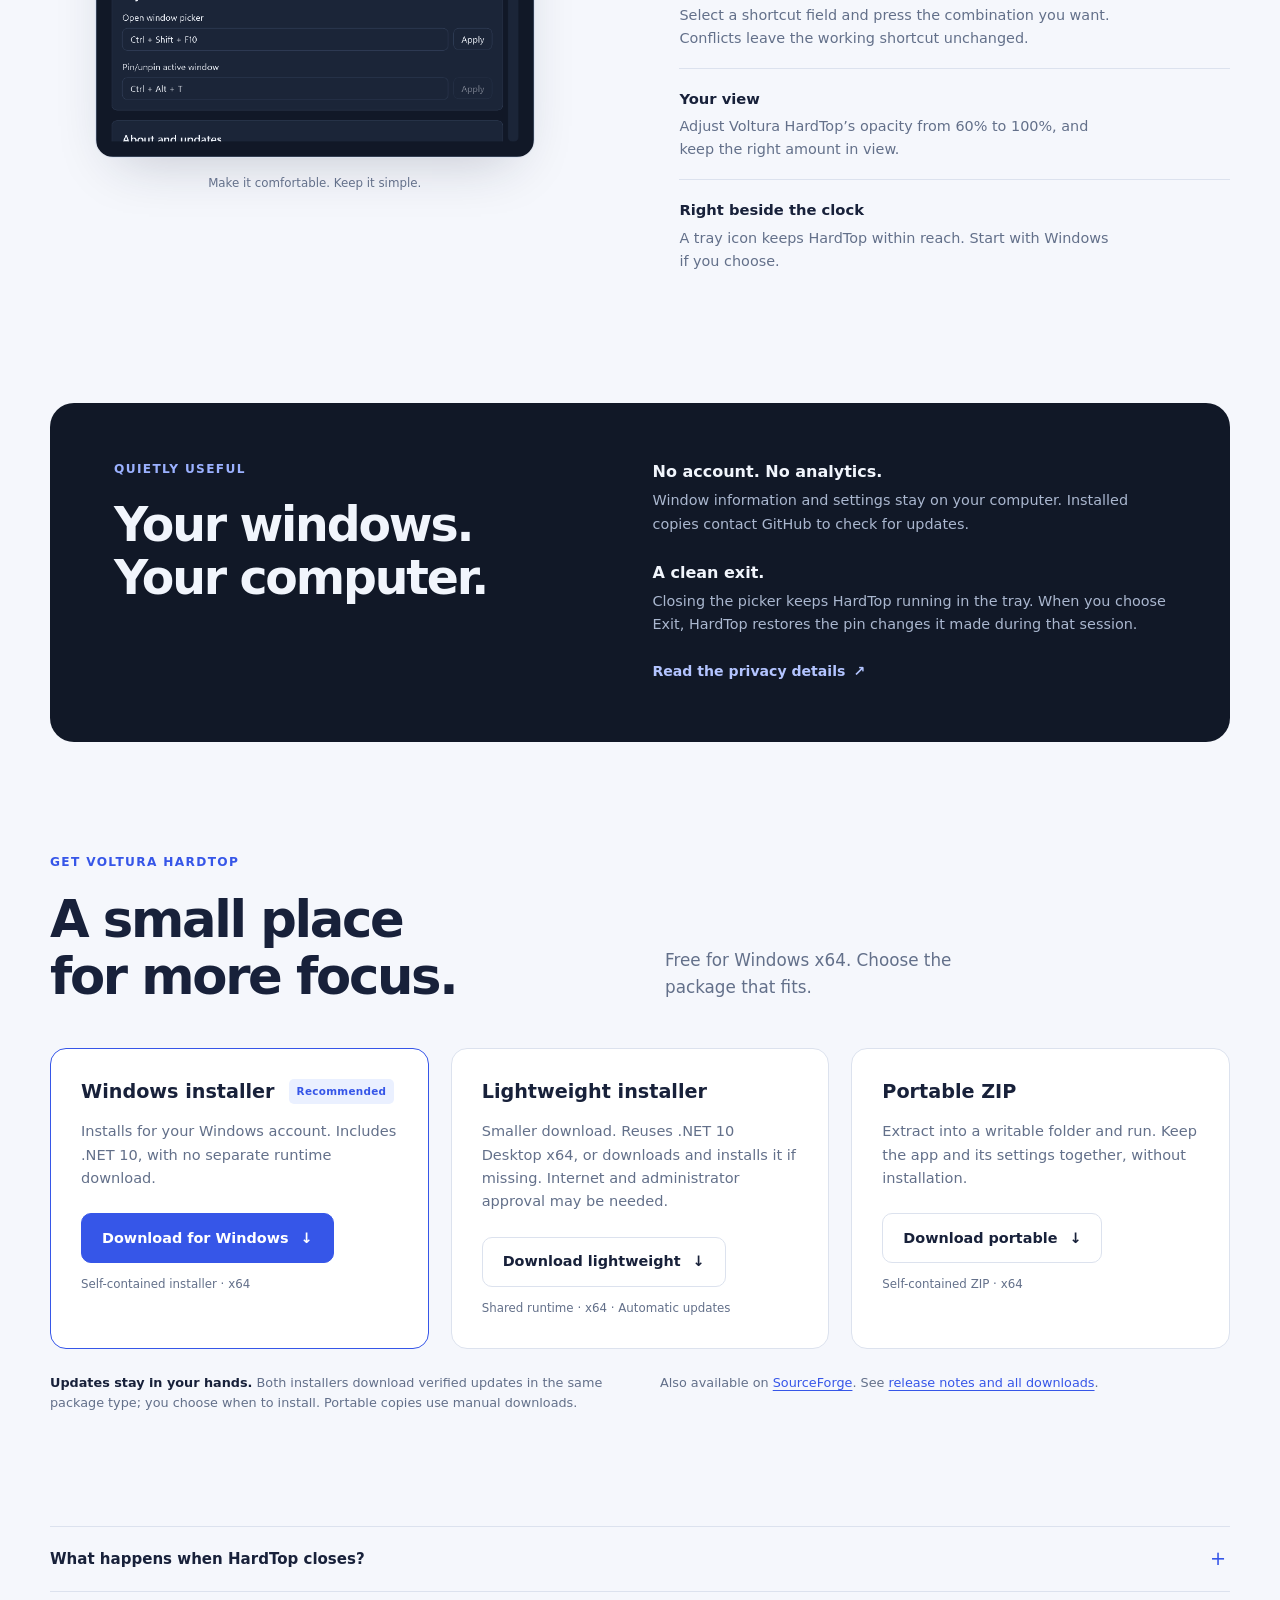
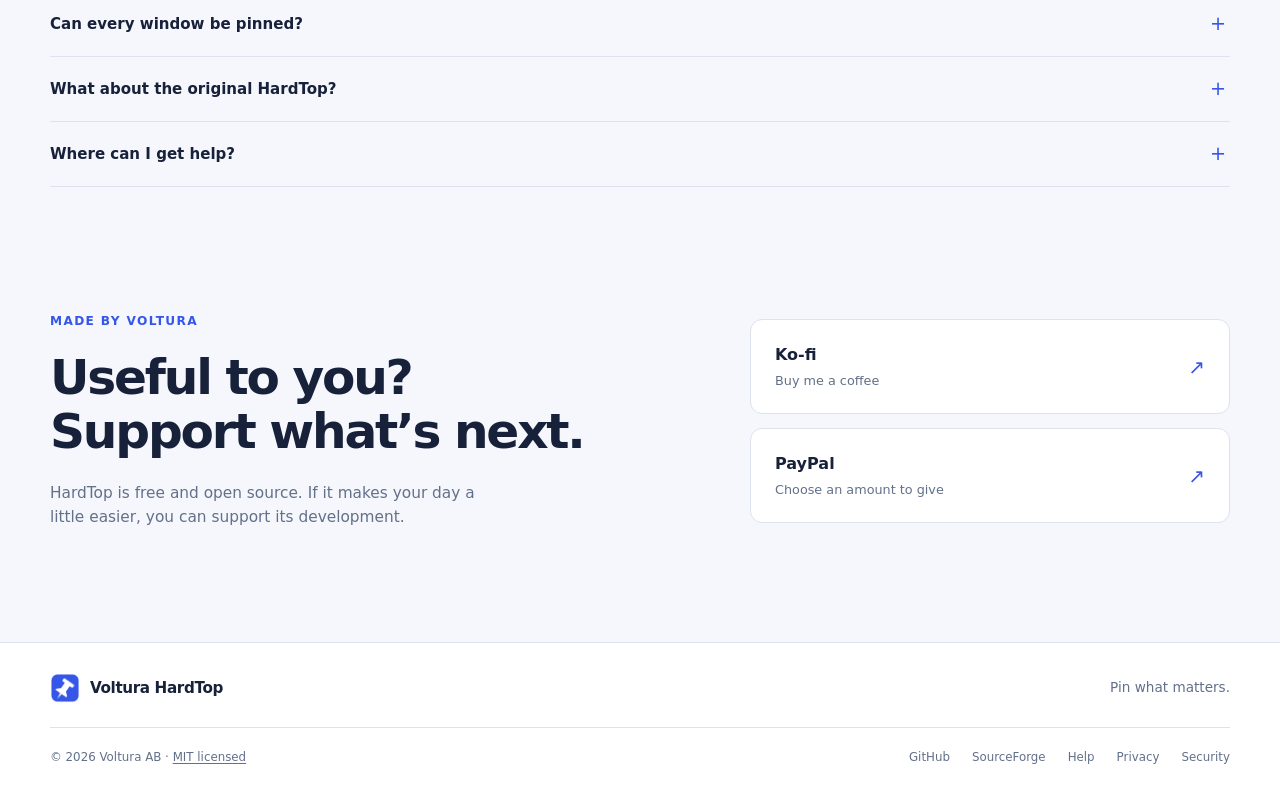
==== commit 45f4d31b: "Publish Voltura HardTop product website" ====
--- a/index.html
+++ b/index.html
@@ -1,157 +1,163 @@
-<!doctype html>
-<html lang="en">
-<head>
-  <meta charset="utf-8">
-  <meta name="viewport" content="width=device-width, initial-scale=1">
-  <meta name="color-scheme" content="light">
-  <meta name="theme-color" content="#3656E8">
-  <title>Voltura HardTop — Keep a window. Keep your focus.</title>
-  <meta name="description" content="Keep the windows you need above the rest. A free Windows companion with a searchable picker, configurable shortcuts, 21 languages, and verified updates.">
-  <link rel="canonical" href="https://hardtop.voltura.se/">
-  <meta property="og:type" content="website">
-  <meta property="og:site_name" content="Voltura HardTop">
-  <meta property="og:title" content="Voltura HardTop — Pin what matters.">
-  <meta property="og:description" content="Keep the windows you need above the rest. Free for Windows. Open source.">
-  <meta property="og:url" content="https://hardtop.voltura.se/">
-  <meta property="og:image" content="https://hardtop.voltura.se/assets/social.png">
-  <meta property="og:image:width" content="1200">
-  <meta property="og:image:height" content="630">
-  <meta property="og:image:alt" content="Voltura HardTop. Pin what matters. A white pushpin on cobalt blue.">
-  <meta name="twitter:card" content="summary_large_image">
-  <meta name="twitter:title" content="Voltura HardTop — Pin what matters.">
-  <meta name="twitter:description" content="Keep the windows you need above the rest. Free for Windows. Open source.">
-  <meta name="twitter:image" content="https://hardtop.voltura.se/assets/social.png">
-  <link rel="icon" href="favicon.ico" sizes="any">
-  <link rel="icon" href="assets/icon.png" type="image/png">
-  <link rel="stylesheet" href="style.css">
-</head>
-<body>
-  <a class="skip-link" href="#main">Skip to content</a>
-  <header class="site-header">
-    <div class="shell header-inner">
-      <a class="brand" href="#" aria-label="Voltura HardTop home">
-        <img src="assets/icon.png" alt="" width="38" height="38">
-        <span><span class="brand-byline">VOLTURA</span><strong>HardTop</strong></span>
-      </a>
-      <nav class="header-links" aria-label="Main navigation">
-        <a href="#download">Download</a>
-        <a href="https://github.com/voltura/voltura-hardtop">Source</a>
-        <a href="#support">Support</a>
-      </nav>
-    </div>
-  </header>
-
-  <main id="main">
-    <section class="hero shell" aria-labelledby="hero-title">
-      <div class="hero-copy">
-        <p class="eyebrow"><span class="availability-dot" aria-hidden="true"></span>A little more focus. For Windows.</p>
-        <h1 id="hero-title"><span>Keep a window.</span><span class="accent">Keep your focus.</span></h1>
-        <p class="hero-intro">Your notes. A checklist. That reference you keep switching back to. Pin a window above the rest and keep going.</p>
-        <div class="hero-actions">
-          <a class="button button-primary" href="https://github.com/voltura/voltura-hardtop/releases/latest">
-            <svg viewBox="0 0 20 20" aria-hidden="true"><path d="M10 2v10m-4-4 4 4 4-4M3 13v4h14v-4"/></svg>
-            Download for Windows
-          </a>
-          <a class="text-link" href="https://github.com/voltura/voltura-hardtop">Explore the source <span aria-hidden="true">↗</span></a>
-        </div>
-        <p class="hero-meta">Windows <span aria-hidden="true">·</span> Free and open source</p>
-      </div>
-      <figure class="hero-visual">
-        <a class="screenshot-link" href="assets/app.png" aria-label="View the HardTop window picker screenshot at full size">
-          <picture><source type="image/webp" srcset="assets/app.webp 1x, assets/app@2x.webp 2x"><img class="app-screenshot" src="assets/app.png" width="700" height="760" alt="Voltura HardTop window picker with search, All and Pinned views, and window pin controls." fetchpriority="high" decoding="async"></picture>
-        </a>
-        <figcaption>The Windows app, with sample windows.</figcaption>
-      </figure>
-    </section>
-
-    <section class="shortcut-section" aria-label="Everyday shortcuts">
-      <div class="shell shortcut-layout">
-        <div class="shortcut-intro"><p class="eyebrow">One small habit</p><h2>Less switching.<br>More doing.</h2></div>
-        <div class="shortcut-item">
-          <span class="shortcut-number" aria-hidden="true">01</span>
-          <h3>Find a window</h3>
-          <div class="key-combination" aria-label="Control plus Alt plus Z"><kbd>Ctrl</kbd><span>+</span><kbd>Alt</kbd><span>+</span><kbd>Z</kbd></div>
-          <p>Open the picker, search by title or app, and choose <strong>Pin</strong>.</p>
-        </div>
-        <div class="shortcut-item">
-          <span class="shortcut-number" aria-hidden="true">02</span>
-          <h3>Pin the active window</h3>
-          <div class="key-combination" aria-label="Control plus Alt plus T"><kbd>Ctrl</kbd><span>+</span><kbd>Alt</kbd><span>+</span><kbd>T</kbd></div>
-          <p>Keep the window you’re using on top. Press again to unpin it.</p>
-        </div>
-      </div>
-    </section>
-
-    <section class="personalize shell section-space" aria-labelledby="personalize-title">
-      <figure class="settings-visual">
-        <a class="screenshot-link" href="assets/settings.png" aria-label="View the HardTop settings screenshot at full size">
-          <picture><source type="image/webp" srcset="assets/settings.webp 1x, assets/settings@2x.webp 2x"><img class="settings-screenshot" src="assets/settings.png" width="700" height="760" alt="Voltura HardTop preferences showing its appearance and workflow controls." loading="lazy" decoding="async"></picture>
-        </a>
-        <figcaption>Make it comfortable. Keep it simple.</figcaption>
-      </figure>
-      <div class="personalize-copy">
-        <p class="eyebrow">Your Windows companion</p>
-        <h2 id="personalize-title">At home in<br>your workflow.</h2>
-        <p class="section-intro">A few useful choices, all in one place. Then back to what you were doing.</p>
-        <dl class="feature-list">
-          <div><dt>Your appearance</dt><dd>Light, dark, or follow Windows. Choose from 21 UI languages.</dd></div>
-          <div><dt>Your shortcuts</dt><dd>Select a shortcut field and press the combination you want. Conflicts leave the working shortcut unchanged.</dd></div>
-          <div><dt>Your view</dt><dd>Adjust Voltura HardTop’s opacity from 60% to 100%, and keep the right amount in view.</dd></div>
-          <div><dt>Right beside the clock</dt><dd>A tray icon keeps HardTop within reach. Start with Windows if you choose.</dd></div>
-        </dl>
-      </div>
-    </section>
-
-    <section class="principles shell" aria-labelledby="principles-title">
-      <div class="principles-heading"><p class="eyebrow">Quietly useful</p><h2 id="principles-title">Your windows.<br>Your computer.</h2></div>
-      <div class="principles-copy">
-        <div><h3>No account. No analytics.</h3><p>Window information and settings stay on your computer. Installed copies contact GitHub to check for updates.</p></div>
-        <div><h3>A clean exit.</h3><p>Closing the picker keeps HardTop running in the tray. When you choose Exit, HardTop restores the pin changes it made during that session.</p></div>
-        <a class="text-link" href="https://github.com/voltura/voltura-hardtop/blob/main/PRIVACY.md">Read the privacy details <span aria-hidden="true">↗</span></a>
-      </div>
-    </section>
-
-    <section class="download shell section-space" id="download" aria-labelledby="download-title">
-      <div class="section-heading"><p class="eyebrow">Get Voltura HardTop</p><h2 id="download-title">A small place<br>for more focus.</h2><p>Free for Windows x64. Choose the package that fits.</p></div>
-      <div class="packages">
-        <article class="package package-recommended">
-          <div class="package-heading"><h3>Windows installer</h3><span class="package-label">Recommended</span></div>
-          <p>Installs for your Windows account. Includes .NET 10, with no separate runtime download.</p>
-          <a class="button button-primary" href="https://github.com/voltura/voltura-hardtop/releases/latest">Download for Windows <span aria-hidden="true">↓</span></a>
-          <p class="package-note">Self-contained installer · x64</p>
-        </article>
-        <article class="package">
-          <div class="package-heading"><h3>Portable ZIP</h3></div>
-          <p>Extract into a writable folder and run. Keep the app and its settings together, without installation.</p>
-          <a class="button button-secondary" href="https://github.com/voltura/voltura-hardtop/releases/download/v1.0.0/VolturaHardTop-1.0.0-win-x64.zip">Download portable <span aria-hidden="true">↓</span></a>
-          <p class="package-note">Self-contained ZIP · x64</p>
-        </article>
-      </div>
-      <div class="download-details">
-        <p><strong>Updates stay in your hands.</strong> Installed copies download verified updates; you choose when to install. Portable copies use manual downloads.</p>
-        <p>Also available on <a href="https://sourceforge.net/projects/voltura-hardtop/">SourceForge</a>. See <a href="https://github.com/voltura/voltura-hardtop/releases">release notes and all downloads</a>.</p>
-      </div>
-    </section>
-
-    <section class="questions shell" aria-label="Good to know">
-      <details><summary>What happens when HardTop closes?</summary><p>Closing the app window hides it to the tray. Choose Exit to restore HardTop’s own pin changes and stop the app. Pins are restored on graceful exit; they are not remembered across restarts, and restoration cannot be guaranteed after a crash.</p></details>
-      <details><summary>Can every window be pinned?</summary><p>Some protected or elevated windows may require permissions HardTop does not have. HardTop runs without requesting administrator access.</p></details>
-      <details><summary>What about the original HardTop?</summary><p>Voltura HardTop is a fresh application based on <a href="https://github.com/voltura/HardTop">the original HardTop</a>. The original repository, downloads, website, and settings remain unchanged. Avoid running both together with the same shortcut bindings.</p></details>
-      <details><summary>Where can I get help?</summary><p>Start with the <a href="https://github.com/voltura/voltura-hardtop/blob/main/SUPPORT.md">support guide</a>, or <a href="https://github.com/voltura/voltura-hardtop/issues">report a problem on GitHub</a>. Redact personal window titles and paths from screenshots. For security concerns, use the <a href="https://github.com/voltura/voltura-hardtop/blob/main/SECURITY.md">private reporting instructions</a>.</p></details>
-    </section>
-
-    <section class="support shell section-space" id="support" aria-labelledby="support-title">
-      <div><p class="eyebrow">Made by Voltura</p><h2 id="support-title">Useful to you?<br>Support what’s next.</h2><p>HardTop is free and open source. If it makes your day a little easier, you can support its development.</p></div>
-      <div class="support-choices">
-        <a href="https://ko-fi.com/G2G74W5F8"><span><strong>Ko-fi</strong><span>Buy me a coffee</span></span><span aria-hidden="true">↗</span></a>
-        <a href="https://www.paypal.me/voltura"><span><strong>PayPal</strong><span>Choose an amount to give</span></span><span aria-hidden="true">↗</span></a>
-      </div>
-    </section>
-  </main>
-
-  <footer class="site-footer">
-    <div class="shell footer-top"><a class="brand" href="https://voltura.se/"><img src="assets/icon.png" alt="" width="30" height="30"><span><strong>Voltura HardTop</strong></span></a><p>Pin what matters.</p></div>
-    <div class="shell footer-bottom"><p>© 2026 Voltura AB · <a href="https://github.com/voltura/voltura-hardtop/blob/main/LICENSE">MIT licensed</a></p><nav aria-label="Project information"><a href="https://github.com/voltura/voltura-hardtop">GitHub</a><a href="https://sourceforge.net/projects/voltura-hardtop/">SourceForge</a><a href="https://github.com/voltura/voltura-hardtop/blob/main/SUPPORT.md">Help</a><a href="https://github.com/voltura/voltura-hardtop/blob/main/PRIVACY.md">Privacy</a><a href="https://github.com/voltura/voltura-hardtop/blob/main/SECURITY.md">Security</a></nav></div>
-  </footer>
-</body>
-</html>
+<!doctype html>
+<html lang="en">
+<head>
+  <meta charset="utf-8">
+  <meta name="viewport" content="width=device-width, initial-scale=1">
+  <meta name="color-scheme" content="light">
+  <meta name="theme-color" content="#3656E8">
+  <title>Voltura HardTop — Keep a window. Keep your focus.</title>
+  <meta name="description" content="Keep the windows you need above the rest. A free Windows companion with a searchable picker, configurable shortcuts, 21 languages, and verified updates.">
+  <link rel="canonical" href="https://hardtop.voltura.se/">
+  <meta property="og:type" content="website">
+  <meta property="og:site_name" content="Voltura HardTop">
+  <meta property="og:title" content="Voltura HardTop — Pin what matters.">
+  <meta property="og:description" content="Keep the windows you need above the rest. Free for Windows. Open source.">
+  <meta property="og:url" content="https://hardtop.voltura.se/">
+  <meta property="og:image" content="https://hardtop.voltura.se/assets/social.png">
+  <meta property="og:image:width" content="1200">
+  <meta property="og:image:height" content="630">
+  <meta property="og:image:alt" content="Voltura HardTop. Pin what matters. A white pushpin on cobalt blue.">
+  <meta name="twitter:card" content="summary_large_image">
+  <meta name="twitter:title" content="Voltura HardTop — Pin what matters.">
+  <meta name="twitter:description" content="Keep the windows you need above the rest. Free for Windows. Open source.">
+  <meta name="twitter:image" content="https://hardtop.voltura.se/assets/social.png">
+  <link rel="icon" href="favicon.ico" sizes="any">
+  <link rel="icon" href="assets/icon.png" type="image/png">
+  <link rel="stylesheet" href="style.css">
+</head>
+<body>
+  <a class="skip-link" href="#main">Skip to content</a>
+  <header class="site-header">
+    <div class="shell header-inner">
+      <a class="brand" href="#" aria-label="Voltura HardTop home">
+        <img src="assets/icon.png" alt="" width="38" height="38">
+        <span><span class="brand-byline">VOLTURA</span><strong>HardTop</strong></span>
+      </a>
+      <nav class="header-links" aria-label="Main navigation">
+        <a href="#download">Download</a>
+        <a href="https://github.com/voltura/voltura-hardtop">Source</a>
+        <a href="#support">Support</a>
+      </nav>
+    </div>
+  </header>
+
+  <main id="main">
+    <section class="hero shell" aria-labelledby="hero-title">
+      <div class="hero-copy">
+        <p class="eyebrow"><span class="availability-dot" aria-hidden="true"></span>A little more focus. For Windows.</p>
+        <h1 id="hero-title"><span>Keep a window.</span><span class="accent">Keep your focus.</span></h1>
+        <p class="hero-intro">Your notes. A checklist. That reference you keep switching back to. Pin a window above the rest and keep going.</p>
+        <div class="hero-actions">
+          <a class="button button-primary" href="https://github.com/voltura/voltura-hardtop/releases/latest">
+            <svg viewBox="0 0 20 20" aria-hidden="true"><path d="M10 2v10m-4-4 4 4 4-4M3 13v4h14v-4"/></svg>
+            Download for Windows
+          </a>
+          <a class="text-link" href="https://github.com/voltura/voltura-hardtop">Explore the source <span aria-hidden="true">↗</span></a>
+        </div>
+        <p class="hero-meta">Windows <span aria-hidden="true">·</span> Free and open source</p>
+      </div>
+      <figure class="hero-visual">
+        <a class="screenshot-link" href="assets/app.png" aria-label="View the HardTop window picker screenshot at full size">
+          <picture><source type="image/webp" srcset="assets/app.webp 1x, assets/app@2x.webp 2x"><img class="app-screenshot" src="assets/app.png" width="700" height="760" alt="Voltura HardTop window picker with search, All and Pinned views, and window pin controls." fetchpriority="high" decoding="async"></picture>
+        </a>
+        <figcaption>The Windows app, with sample windows.</figcaption>
+      </figure>
+    </section>
+
+    <section class="shortcut-section" aria-label="Everyday shortcuts">
+      <div class="shell shortcut-layout">
+        <div class="shortcut-intro"><p class="eyebrow">One small habit</p><h2>Less switching.<br>More doing.</h2></div>
+        <div class="shortcut-item">
+          <span class="shortcut-number" aria-hidden="true">01</span>
+          <h3>Find a window</h3>
+          <div class="key-combination" aria-label="Control plus Alt plus Z"><kbd>Ctrl</kbd><span>+</span><kbd>Alt</kbd><span>+</span><kbd>Z</kbd></div>
+          <p>Open the picker, search by title or app, and choose <strong>Pin</strong>.</p>
+        </div>
+        <div class="shortcut-item">
+          <span class="shortcut-number" aria-hidden="true">02</span>
+          <h3>Pin the active window</h3>
+          <div class="key-combination" aria-label="Control plus Alt plus T"><kbd>Ctrl</kbd><span>+</span><kbd>Alt</kbd><span>+</span><kbd>T</kbd></div>
+          <p>Keep the window you’re using on top. Press again to unpin it.</p>
+        </div>
+      </div>
+    </section>
+
+    <section class="personalize shell section-space" aria-labelledby="personalize-title">
+      <figure class="settings-visual">
+        <a class="screenshot-link" href="assets/settings.png" aria-label="View the HardTop settings screenshot at full size">
+          <picture><source type="image/webp" srcset="assets/settings.webp 1x, assets/settings@2x.webp 2x"><img class="settings-screenshot" src="assets/settings.png" width="700" height="760" alt="Voltura HardTop preferences showing its appearance and workflow controls." loading="lazy" decoding="async"></picture>
+        </a>
+        <figcaption>Make it comfortable. Keep it simple.</figcaption>
+      </figure>
+      <div class="personalize-copy">
+        <p class="eyebrow">Your Windows companion</p>
+        <h2 id="personalize-title">At home in<br>your workflow.</h2>
+        <p class="section-intro">A few useful choices, all in one place. Then back to what you were doing.</p>
+        <dl class="feature-list">
+          <div><dt>Your appearance</dt><dd>Light, dark, or follow Windows. Choose from 21 UI languages.</dd></div>
+          <div><dt>Your shortcuts</dt><dd>Select a shortcut field and press the combination you want. Conflicts leave the working shortcut unchanged.</dd></div>
+          <div><dt>Your view</dt><dd>Adjust Voltura HardTop’s opacity from 60% to 100%, and keep the right amount in view.</dd></div>
+          <div><dt>Right beside the clock</dt><dd>A tray icon keeps HardTop within reach. Start with Windows if you choose.</dd></div>
+        </dl>
+      </div>
+    </section>
+
+    <section class="principles shell" aria-labelledby="principles-title">
+      <div class="principles-heading"><p class="eyebrow">Quietly useful</p><h2 id="principles-title">Your windows.<br>Your computer.</h2></div>
+      <div class="principles-copy">
+        <div><h3>No account. No analytics.</h3><p>Window information and settings stay on your computer. Installed copies contact GitHub to check for updates.</p></div>
+        <div><h3>A clean exit.</h3><p>Closing the picker keeps HardTop running in the tray. When you choose Exit, HardTop restores the pin changes it made during that session.</p></div>
+        <a class="text-link" href="https://github.com/voltura/voltura-hardtop/blob/main/PRIVACY.md">Read the privacy details <span aria-hidden="true">↗</span></a>
+      </div>
+    </section>
+
+    <section class="download shell section-space" id="download" aria-labelledby="download-title">
+      <div class="section-heading"><p class="eyebrow">Get Voltura HardTop</p><h2 id="download-title">A small place<br>for more focus.</h2><p>Free for Windows x64. Choose the package that fits.</p></div>
+      <div class="packages">
+        <article class="package package-recommended">
+          <div class="package-heading"><h3>Windows installer</h3><span class="package-label">Recommended</span></div>
+          <p>Installs for your Windows account. Includes .NET 10, with no separate runtime download.</p>
+          <a class="button button-primary" href="https://github.com/voltura/voltura-hardtop/releases/latest">Download for Windows <span aria-hidden="true">↓</span></a>
+          <p class="package-note">Self-contained installer · x64</p>
+        </article>
+        <article class="package">
+          <div class="package-heading"><h3>Lightweight installer</h3></div>
+          <p>Smaller download. Reuses .NET 10 Desktop x64, or downloads and installs it if missing. Internet and administrator approval may be needed.</p>
+          <a class="button button-secondary" href="https://github.com/voltura/voltura-hardtop/releases/download/v1.0.1/VolturaHardTop-Setup-1.0.1-win-x64-lite.exe">Download lightweight <span aria-hidden="true">&#8595;</span></a>
+          <p class="package-note">Shared runtime &#183; x64 &#183; Automatic updates</p>
+        </article>
+        <article class="package">
+          <div class="package-heading"><h3>Portable ZIP</h3></div>
+          <p>Extract into a writable folder and run. Keep the app and its settings together, without installation.</p>
+          <a class="button button-secondary" href="https://github.com/voltura/voltura-hardtop/releases/download/v1.0.1/VolturaHardTop-1.0.1-win-x64.zip">Download portable <span aria-hidden="true">↓</span></a>
+          <p class="package-note">Self-contained ZIP · x64</p>
+        </article>
+      </div>
+      <div class="download-details">
+        <p><strong>Updates stay in your hands.</strong> Both installers download verified updates in the same package type; you choose when to install. Portable copies use manual downloads.</p>
+        <p>Also available on <a href="https://sourceforge.net/projects/voltura-hardtop/">SourceForge</a>. See <a href="https://github.com/voltura/voltura-hardtop/releases">release notes and all downloads</a>.</p>
+      </div>
+    </section>
+
+    <section class="questions shell" aria-label="Good to know">
+      <details><summary>What happens when HardTop closes?</summary><p>Closing the app window hides it to the tray. Choose Exit to restore HardTop’s own pin changes and stop the app. Pins are restored on graceful exit; they are not remembered across restarts, and restoration cannot be guaranteed after a crash.</p></details>
+      <details><summary>Can every window be pinned?</summary><p>Some protected or elevated windows may require permissions HardTop does not have. HardTop runs without requesting administrator access.</p></details>
+      <details><summary>What about the original HardTop?</summary><p>Voltura HardTop is a fresh application based on <a href="https://github.com/voltura/HardTop">the original HardTop</a>. The original repository, downloads, website, and settings remain unchanged. Avoid running both together with the same shortcut bindings.</p></details>
+      <details><summary>Where can I get help?</summary><p>Start with the <a href="https://github.com/voltura/voltura-hardtop/blob/main/SUPPORT.md">support guide</a>, or <a href="https://github.com/voltura/voltura-hardtop/issues">report a problem on GitHub</a>. Redact personal window titles and paths from screenshots. For security concerns, use the <a href="https://github.com/voltura/voltura-hardtop/blob/main/SECURITY.md">private reporting instructions</a>.</p></details>
+    </section>
+
+    <section class="support shell section-space" id="support" aria-labelledby="support-title">
+      <div><p class="eyebrow">Made by Voltura</p><h2 id="support-title">Useful to you?<br>Support what’s next.</h2><p>HardTop is free and open source. If it makes your day a little easier, you can support its development.</p></div>
+      <div class="support-choices">
+        <a href="https://ko-fi.com/G2G74W5F8"><span><strong>Ko-fi</strong><span>Buy me a coffee</span></span><span aria-hidden="true">↗</span></a>
+        <a href="https://www.paypal.me/voltura"><span><strong>PayPal</strong><span>Choose an amount to give</span></span><span aria-hidden="true">↗</span></a>
+      </div>
+    </section>
+  </main>
+
+  <footer class="site-footer">
+    <div class="shell footer-top"><a class="brand" href="https://voltura.se/"><img src="assets/icon.png" alt="" width="30" height="30"><span><strong>Voltura HardTop</strong></span></a><p>Pin what matters.</p></div>
+    <div class="shell footer-bottom"><p>© 2026 Voltura AB · <a href="https://github.com/voltura/voltura-hardtop/blob/main/LICENSE">MIT licensed</a></p><nav aria-label="Project information"><a href="https://github.com/voltura/voltura-hardtop">GitHub</a><a href="https://sourceforge.net/projects/voltura-hardtop/">SourceForge</a><a href="https://github.com/voltura/voltura-hardtop/blob/main/SUPPORT.md">Help</a><a href="https://github.com/voltura/voltura-hardtop/blob/main/PRIVACY.md">Privacy</a><a href="https://github.com/voltura/voltura-hardtop/blob/main/SECURITY.md">Security</a></nav></div>
+  </footer>
+</body>
+</html>
--- a/style.css
+++ b/style.css
@@ -1,231 +1,231 @@
-:root {
-  color-scheme: light;
-  --paper: #f5f7fc;
-  --surface: #fff;
-  --ink: #18213a;
-  --muted: #63708a;
-  --line: #dce2ee;
-  --blue: #3656e8;
-  --blue-hover: #2543c9;
-  --blue-soft: #eaf0ff;
-  --dark: #111827;
-  font-family: "Segoe UI Variable Text", "Segoe UI", system-ui, sans-serif;
-  font-size: 16px;
-  line-height: 1.6;
-  color: var(--ink);
-  background: var(--paper);
-  font-synthesis: none;
-  text-rendering: optimizeLegibility;
-  -webkit-font-smoothing: antialiased;
-}
-* { box-sizing: border-box; }
-html { scroll-behavior: smooth; scroll-padding-top: 28px; }
-body { margin: 0; }
-a { color: var(--blue); text-underline-offset: .2em; }
-a:hover { color: var(--blue-hover); }
-a:focus-visible, summary:focus-visible { outline: 3px solid var(--blue); outline-offset: 5px; border-radius: 4px; }
-img { max-width: 100%; height: auto; vertical-align: middle; }
-h1, h2, h3, p, figure { margin: 0; }
-h1, h2, h3 { text-wrap: balance; }
-h2 { font-size: clamp(2rem, 4vw, 3.5rem); line-height: 1.12; letter-spacing: -.045em; font-weight: 650; }
-h3 { font-size: 1.12rem; line-height: 1.35; font-weight: 650; }
-.shell { width: min(1180px, calc(100% - 64px)); margin-inline: auto; }
-.section-space { padding-block: 112px; }
-.eyebrow { color: var(--blue); font-size: .76rem; line-height: 1.4; font-weight: 700; letter-spacing: .11em; text-transform: uppercase; margin-bottom: 20px; }
-.accent { color: var(--blue); }
-.skip-link { position: fixed; z-index: 10; left: 18px; top: 12px; padding: 10px 16px; background: var(--surface); border: 2px solid var(--blue); border-radius: 8px; transform: translateY(-180%); }
-.skip-link:focus { transform: translateY(0); }
-.site-header { border-bottom: 1px solid var(--line); }
-.header-inner { display: flex; justify-content: space-between; align-items: center; gap: 28px; padding-block: 22px; }
-.brand { display: inline-flex; align-items: center; gap: 10px; text-decoration: none; color: var(--ink); line-height: 1.1; flex-shrink: 0; }
-.brand:hover { color: var(--ink); }
-.brand img { flex: 0 0 auto; }
-.brand strong { display: block; font-size: 1.2rem; font-weight: 700; letter-spacing: -.025em; }
-.brand-byline { display: block; margin-bottom: 4px; color: var(--muted); font-size: .55rem; letter-spacing: .15em; font-weight: 750; }
-.header-links { display: flex; gap: 32px; }
-.header-links a { font-size: .875rem; font-weight: 600; color: var(--muted); text-decoration: none; }
-.header-links a:hover { color: var(--blue); }
-.hero { display: grid; grid-template-columns: 1.12fr 1fr; gap: 68px; align-items: center; padding-block: 74px 84px; }
-.hero-copy { min-width: 0; }
-.hero .eyebrow { display: flex; align-items: center; gap: 9px; }
-.availability-dot { width: 7px; height: 7px; background: var(--blue); border-radius: 50%; flex-shrink: 0; }
-h1 { font-size: clamp(2.65rem, 5.7vw, 5.25rem); line-height: 1.06; letter-spacing: -.055em; font-weight: 680; }
-h1 span { display: block; }
-.hero-intro { max-width: 440px; font-size: 1.12rem; color: var(--muted); line-height: 1.7; margin-top: 26px; }
-.hero-actions { display: flex; flex-wrap: wrap; gap: 18px 24px; align-items: center; margin-top: 34px; }
-.button { display: inline-flex; align-items: center; justify-content: center; gap: 12px; min-height: 50px; padding: 12px 20px; font-size: .9rem; font-weight: 650; line-height: 1.45; text-align: center; text-decoration: none; border: 1px solid transparent; border-radius: 10px; transition: background-color 150ms ease, border-color 150ms ease; }
-.button svg { width: 19px; height: 19px; fill: none; stroke: currentColor; stroke-width: 1.6; stroke-linecap: round; stroke-linejoin: round; flex-shrink: 0; }
-.button-primary { background: var(--blue); color: #fff; border-color: var(--blue); }
-.button-primary:hover { background: var(--blue-hover); color: #fff; border-color: var(--blue-hover); }
-.button-secondary { background: var(--surface); color: var(--ink); border-color: var(--line); }
-.button-secondary:hover { color: var(--blue); border-color: var(--blue); }
-.text-link { display: inline-flex; align-items: center; gap: 8px; font-size: .88rem; font-weight: 600; text-decoration: none; }
-.hero-meta { max-width: 440px; margin-top: 20px; font-size: .77rem; color: var(--muted); }
-.hero-meta span { padding-inline: 5px; }
-.hero-visual { justify-self: end; width: 100%; max-width: 484px; }
-.screenshot-link { display: block; border-radius: 18px; text-decoration: none; }
-.app-screenshot, .settings-screenshot { display: block; width: 100%; border: 1px solid var(--line); border-radius: 18px; background: var(--surface); box-shadow: 0 22px 54px -22px rgb(24 33 58 / 24%); }
-figcaption { margin-top: 16px; color: var(--muted); font-size: .74rem; text-align: center; }
-.shortcut-section { border-top: 1px solid var(--line); border-bottom: 1px solid var(--line); background: var(--surface); }
-.shortcut-layout { display: grid; grid-template-columns: .9fr 1fr 1fr; column-gap: 64px; padding-block: 54px; }
-.shortcut-intro .eyebrow { margin-bottom: 13px; }
-.shortcut-intro h2 { font-size: 2rem; letter-spacing: -.035em; }
-.shortcut-item { padding-left: 24px; border-left: 1px solid var(--line); }
-.shortcut-number { display: block; margin-bottom: 7px; color: var(--blue); font-size: .72rem; font-weight: 700; }
-.shortcut-item p { color: var(--muted); font-size: .9rem; max-width: 290px; }
-.shortcut-item strong { color: var(--ink); font-weight: 600; }
-.key-combination { display: flex; align-items: center; gap: 6px; margin-block: 17px; }
-.key-combination > span { color: var(--muted); font-size: .8rem; }
-kbd { display: inline-flex; justify-content: center; min-width: 31px; padding: 4px 8px; border: 1px solid var(--line); border-bottom-width: 3px; border-radius: 6px; font: 600 .8rem/1.4 "Segoe UI", system-ui, sans-serif; color: var(--ink); background: var(--paper); }
-.personalize { display: grid; grid-template-columns: 1fr 1.04fr; align-items: center; gap: 100px; }
-.settings-visual { width: 100%; max-width: 440px; justify-self: center; }
-.personalize-copy { min-width: 0; }
-.section-intro { color: var(--muted); font-size: 1.05rem; margin-top: 24px; max-width: 440px; }
-.feature-list { margin: 32px 0 0; }
-.feature-list > div { padding: 18px 0; border-top: 1px solid var(--line); }
-.feature-list dt { font-size: .92rem; font-weight: 650; margin-bottom: 5px; }
-.feature-list dd { margin: 0; color: var(--muted); font-size: .9rem; max-width: 440px; }
-.principles { display: grid; grid-template-columns: 1fr 1.12fr; gap: 80px; background: var(--dark); color: #f1f5fc; border-radius: 24px; padding: 58px 64px; }
-.principles .eyebrow { color: #9bb1ff; }
-.principles h2 { font-size: clamp(2rem, 3.7vw, 3rem); }
-.principles-copy > div + div { margin-top: 26px; }
-.principles-copy h3 { color: #f1f5fc; font-size: 1rem; margin-bottom: 7px; }
-.principles-copy p { font-size: .9rem; color: #aab7cf; }
-.principles .text-link { margin-top: 24px; color: #b3c4ff; }
-.principles .text-link:hover { color: #fff; }
-.download { scroll-margin-top: 26px; }
-.section-heading { display: grid; grid-template-columns: 1fr 1fr; column-gap: 50px; align-items: end; }
-.section-heading .eyebrow { grid-column: 1 / -1; }
-.section-heading > p:last-child { color: var(--muted); padding-bottom: 5px; max-width: 340px; font-size: 1.05rem; }
-.packages { display: grid; grid-template-columns: 1fr 1fr; gap: 22px; margin-top: 42px; }
-.package { border: 1px solid var(--line); border-radius: 16px; padding: 30px; background: var(--surface); }
-.package-recommended { border-color: var(--blue); }
-.package-heading { display: flex; gap: 14px; align-items: center; flex-wrap: wrap; margin-bottom: 15px; }
-.package-heading h3 { font-size: 1.2rem; }
-.package-label { font-size: .65rem; font-weight: 700; letter-spacing: .03em; color: var(--blue); background: var(--blue-soft); padding: 4px 8px; border-radius: 5px; }
-.package > p { color: var(--muted); font-size: .91rem; max-width: 440px; }
-.package .button { margin-top: 24px; }
-.package .package-note { font-size: .74rem; margin-top: 12px; }
-.download-details { display: grid; grid-template-columns: 1fr 1fr; gap: 40px; margin-top: 24px; }
-.download-details p { font-size: .8rem; color: var(--muted); }
-.download-details strong { color: var(--ink); font-weight: 600; }
-.questions { padding-bottom: 14px; }
-details { border-top: 1px solid var(--line); }
-details:last-child { border-bottom: 1px solid var(--line); }
-summary { padding: 20px 32px 20px 0; cursor: pointer; position: relative; list-style: none; font-weight: 600; font-size: .94rem; }
-summary::-webkit-details-marker { display: none; }
-summary::after { content: "+"; position: absolute; right: 4px; top: 17px; color: var(--blue); font-size: 1.2rem; font-weight: 400; }
-details[open] summary::after { content: "−"; }
-details p { padding: 0 38px 22px 0; color: var(--muted); font-size: .88rem; max-width: 820px; }
-.support { display: grid; grid-template-columns: 1fr .8fr; gap: 100px; align-items: center; }
-.support h2 { font-size: clamp(2rem, 3.8vw, 3.25rem); }
-.support p:last-child { margin-top: 22px; color: var(--muted); font-size: .96rem; max-width: 450px; }
-.support-choices { display: grid; gap: 14px; }
-.support-choices > a { display: flex; align-items: center; justify-content: space-between; gap: 20px; padding: 22px 24px; border: 1px solid var(--line); border-radius: 12px; background: var(--surface); color: var(--ink); text-decoration: none; }
-.support-choices > a:hover { border-color: var(--blue); color: var(--blue); }
-.support-choices strong { display: block; font-size: 1rem; font-weight: 650; }
-.support-choices strong + span { display: block; font-size: .8rem; color: var(--muted); margin-top: 3px; }
-.support-choices > a > span:last-child { color: var(--blue); font-size: 1.25rem; }
-.site-footer { border-top: 1px solid var(--line); background: var(--surface); padding-block: 30px; }
-.footer-top, .footer-bottom { display: flex; justify-content: space-between; align-items: center; gap: 24px; }
-.footer-top { padding-bottom: 24px; }
-.footer-top .brand strong { font-size: .95rem; }
-.footer-top > p { font-size: .85rem; color: var(--muted); }
-.footer-bottom { border-top: 1px solid var(--line); padding-top: 20px; }
-.footer-bottom p, .footer-bottom a { color: var(--muted); font-size: .74rem; }
-.footer-bottom nav { display: flex; flex-wrap: wrap; gap: 12px 22px; }
-.footer-bottom nav a { text-decoration: none; }
-.footer-bottom a:hover { color: var(--blue); }
-
-@media (min-width: 1500px) {
-  .hero { padding-block: 90px 100px; }
-}
-@media (max-width: 1000px) {
-  .hero { gap: 40px; }
-  .hero-actions { gap: 18px; }
-  .hero .text-link { font-size: .83rem; }
-  .hero-intro { font-size: 1rem; }
-  .shortcut-layout { column-gap: 30px; }
-  .shortcut-item { padding-left: 22px; }
-  .personalize { gap: 50px; }
-  .principles { gap: 50px; padding: 46px; }
-  .support { gap: 60px; }
-  .footer-bottom { align-items: flex-start; }
-  .footer-bottom nav { max-width: 390px; justify-content: flex-end; }
-}
-@media (max-width: 760px) {
-  .shell { width: calc(100% - 40px); }
-  .section-space { padding-block: 76px; }
-  .hero { grid-template-columns: 1fr; gap: 44px; padding-block: 48px 58px; }
-  .hero-copy { max-width: 560px; }
-  h1 { font-size: clamp(2.65rem, 8.5vw, 4.6rem); }
-  .hero-intro { max-width: 480px; font-size: 1.05rem; }
-  .hero-visual { justify-self: center; max-width: 440px; }
-  .shortcut-layout { grid-template-columns: 1fr 1fr; gap: 30px 28px; padding-block: 38px; }
-  .shortcut-intro { grid-column: 1 / -1; }
-  .shortcut-intro h2 br { display: none; }
-  .shortcut-intro h2 { font-size: 1.8rem; }
-  .shortcut-intro .eyebrow { margin-bottom: 8px; }
-  .shortcut-item { padding-left: 0; border-left: 0; }
-  .personalize { grid-template-columns: 1fr; gap: 36px; }
-  .personalize-copy { grid-row: 1; }
-  .personalize h2 br { display: none; }
-  .settings-visual { max-width: 420px; }
-  .feature-list > div { display: grid; grid-template-columns: 150px 1fr; gap: 15px; padding-block: 17px; }
-  .principles { grid-template-columns: 1fr; gap: 32px; padding: 38px 30px; border-radius: 18px; }
-  .principles h2 br { display: none; }
-  .principles-heading .eyebrow { margin-bottom: 12px; }
-  .section-heading { grid-template-columns: 1fr; gap: 20px; }
-  .section-heading .eyebrow { margin-bottom: 0; }
-  .section-heading h2 br { display: none; }
-  .packages { gap: 16px; margin-top: 30px; }
-  .package { padding: 24px; }
-  .package-heading h3 { font-size: 1.05rem; }
-  .package .button { width: 100%; padding-inline: 12px; }
-  .download-details { gap: 24px; }
-  .support { grid-template-columns: 1fr; gap: 30px; }
-  .support h2 br { display: none; }
-  .support p:last-child { max-width: 540px; }
-  .support-choices { grid-template-columns: 1fr 1fr; }
-  .support-choices > a { padding: 18px; }
-  .footer-bottom { flex-direction: column; gap: 16px; }
-  .footer-bottom nav { max-width: none; justify-content: flex-start; }
-}
-@media (max-width: 480px) {
-  .header-inner { flex-wrap: wrap; gap: 18px; padding-block: 18px; }
-  .header-links { width: 100%; gap: 28px; }
-  .header-links a { font-size: .8rem; }
-  .hero { padding-top: 38px; }
-  .eyebrow { font-size: .67rem; letter-spacing: .08em; margin-bottom: 16px; }
-  h1 { font-size: clamp(2.5rem, 10.2vw, 3.1rem); }
-  .hero-intro { font-size: 1rem; margin-top: 22px; }
-  .hero-actions { align-items: flex-start; flex-direction: column; gap: 18px; margin-top: 28px; }
-  .hero-meta { font-size: .72rem; line-height: 1.8; }
-  .hero-meta span { padding-inline: 3px; }
-  .button { min-height: 48px; font-size: .85rem; padding-inline: 17px; }
-  .shortcut-layout { grid-template-columns: 1fr; gap: 28px; }
-  .shortcut-item + .shortcut-item { border-top: 1px solid var(--line); padding-top: 24px; }
-  .shortcut-item p { max-width: none; }
-  .shortcut-number { margin-bottom: 5px; }
-  .key-combination { margin-block: 12px; }
-  .feature-list > div { display: block; }
-  .feature-list dt { margin-bottom: 6px; }
-  .principles { padding: 32px 24px; }
-  .packages, .support-choices { grid-template-columns: 1fr; }
-  .package { padding: 24px; }
-  .download-details { grid-template-columns: 1fr; gap: 14px; }
-  .support-choices > a { padding: 20px; }
-  .footer-top { flex-wrap: wrap; gap: 10px; }
-  .footer-top .brand { width: 100%; }
-  .footer-top > p { padding-left: 40px; }
-  .footer-bottom nav { gap: 12px 18px; }
-}
-@media (prefers-reduced-motion: reduce) {
-  html { scroll-behavior: auto; }
-  .button { transition: none; }
-}
-@media (forced-colors: active) {
-  .button, kbd, .package, .support-choices > a, .principles { border: 1px solid ButtonText; }
-  .principles, .principles h3, .principles p, .principles .eyebrow, .principles .text-link { color: CanvasText; background: Canvas; }
-  .availability-dot { background: Highlight; }
-}
+:root {
+  color-scheme: light;
+  --paper: #f5f7fc;
+  --surface: #fff;
+  --ink: #18213a;
+  --muted: #63708a;
+  --line: #dce2ee;
+  --blue: #3656e8;
+  --blue-hover: #2543c9;
+  --blue-soft: #eaf0ff;
+  --dark: #111827;
+  font-family: "Segoe UI Variable Text", "Segoe UI", system-ui, sans-serif;
+  font-size: 16px;
+  line-height: 1.6;
+  color: var(--ink);
+  background: var(--paper);
+  font-synthesis: none;
+  text-rendering: optimizeLegibility;
+  -webkit-font-smoothing: antialiased;
+}
+* { box-sizing: border-box; }
+html { scroll-behavior: smooth; scroll-padding-top: 28px; }
+body { margin: 0; }
+a { color: var(--blue); text-underline-offset: .2em; }
+a:hover { color: var(--blue-hover); }
+a:focus-visible, summary:focus-visible { outline: 3px solid var(--blue); outline-offset: 5px; border-radius: 4px; }
+img { max-width: 100%; height: auto; vertical-align: middle; }
+h1, h2, h3, p, figure { margin: 0; }
+h1, h2, h3 { text-wrap: balance; }
+h2 { font-size: clamp(2rem, 4vw, 3.5rem); line-height: 1.12; letter-spacing: -.045em; font-weight: 650; }
+h3 { font-size: 1.12rem; line-height: 1.35; font-weight: 650; }
+.shell { width: min(1180px, calc(100% - 64px)); margin-inline: auto; }
+.section-space { padding-block: 112px; }
+.eyebrow { color: var(--blue); font-size: .76rem; line-height: 1.4; font-weight: 700; letter-spacing: .11em; text-transform: uppercase; margin-bottom: 20px; }
+.accent { color: var(--blue); }
+.skip-link { position: fixed; z-index: 10; left: 18px; top: 12px; padding: 10px 16px; background: var(--surface); border: 2px solid var(--blue); border-radius: 8px; transform: translateY(-180%); }
+.skip-link:focus { transform: translateY(0); }
+.site-header { border-bottom: 1px solid var(--line); }
+.header-inner { display: flex; justify-content: space-between; align-items: center; gap: 28px; padding-block: 22px; }
+.brand { display: inline-flex; align-items: center; gap: 10px; text-decoration: none; color: var(--ink); line-height: 1.1; flex-shrink: 0; }
+.brand:hover { color: var(--ink); }
+.brand img { flex: 0 0 auto; }
+.brand strong { display: block; font-size: 1.2rem; font-weight: 700; letter-spacing: -.025em; }
+.brand-byline { display: block; margin-bottom: 4px; color: var(--muted); font-size: .55rem; letter-spacing: .15em; font-weight: 750; }
+.header-links { display: flex; gap: 32px; }
+.header-links a { font-size: .875rem; font-weight: 600; color: var(--muted); text-decoration: none; }
+.header-links a:hover { color: var(--blue); }
+.hero { display: grid; grid-template-columns: 1.12fr 1fr; gap: 68px; align-items: center; padding-block: 74px 84px; }
+.hero-copy { min-width: 0; }
+.hero .eyebrow { display: flex; align-items: center; gap: 9px; }
+.availability-dot { width: 7px; height: 7px; background: var(--blue); border-radius: 50%; flex-shrink: 0; }
+h1 { font-size: clamp(2.65rem, 5.7vw, 5.25rem); line-height: 1.06; letter-spacing: -.055em; font-weight: 680; }
+h1 span { display: block; }
+.hero-intro { max-width: 440px; font-size: 1.12rem; color: var(--muted); line-height: 1.7; margin-top: 26px; }
+.hero-actions { display: flex; flex-wrap: wrap; gap: 18px 24px; align-items: center; margin-top: 34px; }
+.button { display: inline-flex; align-items: center; justify-content: center; gap: 12px; min-height: 50px; padding: 12px 20px; font-size: .9rem; font-weight: 650; line-height: 1.45; text-align: center; text-decoration: none; border: 1px solid transparent; border-radius: 10px; transition: background-color 150ms ease, border-color 150ms ease; }
+.button svg { width: 19px; height: 19px; fill: none; stroke: currentColor; stroke-width: 1.6; stroke-linecap: round; stroke-linejoin: round; flex-shrink: 0; }
+.button-primary { background: var(--blue); color: #fff; border-color: var(--blue); }
+.button-primary:hover { background: var(--blue-hover); color: #fff; border-color: var(--blue-hover); }
+.button-secondary { background: var(--surface); color: var(--ink); border-color: var(--line); }
+.button-secondary:hover { color: var(--blue); border-color: var(--blue); }
+.text-link { display: inline-flex; align-items: center; gap: 8px; font-size: .88rem; font-weight: 600; text-decoration: none; }
+.hero-meta { max-width: 440px; margin-top: 20px; font-size: .77rem; color: var(--muted); }
+.hero-meta span { padding-inline: 5px; }
+.hero-visual { justify-self: end; width: 100%; max-width: 484px; }
+.screenshot-link { display: block; border-radius: 18px; text-decoration: none; }
+.app-screenshot, .settings-screenshot { display: block; width: 100%; border: 1px solid var(--line); border-radius: 18px; background: var(--surface); box-shadow: 0 22px 54px -22px rgb(24 33 58 / 24%); }
+figcaption { margin-top: 16px; color: var(--muted); font-size: .74rem; text-align: center; }
+.shortcut-section { border-top: 1px solid var(--line); border-bottom: 1px solid var(--line); background: var(--surface); }
+.shortcut-layout { display: grid; grid-template-columns: .9fr 1fr 1fr; column-gap: 64px; padding-block: 54px; }
+.shortcut-intro .eyebrow { margin-bottom: 13px; }
+.shortcut-intro h2 { font-size: 2rem; letter-spacing: -.035em; }
+.shortcut-item { padding-left: 24px; border-left: 1px solid var(--line); }
+.shortcut-number { display: block; margin-bottom: 7px; color: var(--blue); font-size: .72rem; font-weight: 700; }
+.shortcut-item p { color: var(--muted); font-size: .9rem; max-width: 290px; }
+.shortcut-item strong { color: var(--ink); font-weight: 600; }
+.key-combination { display: flex; align-items: center; gap: 6px; margin-block: 17px; }
+.key-combination > span { color: var(--muted); font-size: .8rem; }
+kbd { display: inline-flex; justify-content: center; min-width: 31px; padding: 4px 8px; border: 1px solid var(--line); border-bottom-width: 3px; border-radius: 6px; font: 600 .8rem/1.4 "Segoe UI", system-ui, sans-serif; color: var(--ink); background: var(--paper); }
+.personalize { display: grid; grid-template-columns: 1fr 1.04fr; align-items: center; gap: 100px; }
+.settings-visual { width: 100%; max-width: 440px; justify-self: center; }
+.personalize-copy { min-width: 0; }
+.section-intro { color: var(--muted); font-size: 1.05rem; margin-top: 24px; max-width: 440px; }
+.feature-list { margin: 32px 0 0; }
+.feature-list > div { padding: 18px 0; border-top: 1px solid var(--line); }
+.feature-list dt { font-size: .92rem; font-weight: 650; margin-bottom: 5px; }
+.feature-list dd { margin: 0; color: var(--muted); font-size: .9rem; max-width: 440px; }
+.principles { display: grid; grid-template-columns: 1fr 1.12fr; gap: 80px; background: var(--dark); color: #f1f5fc; border-radius: 24px; padding: 58px 64px; }
+.principles .eyebrow { color: #9bb1ff; }
+.principles h2 { font-size: clamp(2rem, 3.7vw, 3rem); }
+.principles-copy > div + div { margin-top: 26px; }
+.principles-copy h3 { color: #f1f5fc; font-size: 1rem; margin-bottom: 7px; }
+.principles-copy p { font-size: .9rem; color: #aab7cf; }
+.principles .text-link { margin-top: 24px; color: #b3c4ff; }
+.principles .text-link:hover { color: #fff; }
+.download { scroll-margin-top: 26px; }
+.section-heading { display: grid; grid-template-columns: 1fr 1fr; column-gap: 50px; align-items: end; }
+.section-heading .eyebrow { grid-column: 1 / -1; }
+.section-heading > p:last-child { color: var(--muted); padding-bottom: 5px; max-width: 340px; font-size: 1.05rem; }
+.packages { display: grid; grid-template-columns: repeat(3, minmax(0, 1fr)); gap: 22px; margin-top: 42px; }
+.package { border: 1px solid var(--line); border-radius: 16px; padding: 30px; background: var(--surface); }
+.package-recommended { border-color: var(--blue); }
+.package-heading { display: flex; gap: 14px; align-items: center; flex-wrap: wrap; margin-bottom: 15px; }
+.package-heading h3 { font-size: 1.2rem; }
+.package-label { font-size: .65rem; font-weight: 700; letter-spacing: .03em; color: var(--blue); background: var(--blue-soft); padding: 4px 8px; border-radius: 5px; }
+.package > p { color: var(--muted); font-size: .91rem; max-width: 440px; }
+.package .button { margin-top: 24px; }
+.package .package-note { font-size: .74rem; margin-top: 12px; }
+.download-details { display: grid; grid-template-columns: 1fr 1fr; gap: 40px; margin-top: 24px; }
+.download-details p { font-size: .8rem; color: var(--muted); }
+.download-details strong { color: var(--ink); font-weight: 600; }
+.questions { padding-bottom: 14px; }
+details { border-top: 1px solid var(--line); }
+details:last-child { border-bottom: 1px solid var(--line); }
+summary { padding: 20px 32px 20px 0; cursor: pointer; position: relative; list-style: none; font-weight: 600; font-size: .94rem; }
+summary::-webkit-details-marker { display: none; }
+summary::after { content: "+"; position: absolute; right: 4px; top: 17px; color: var(--blue); font-size: 1.2rem; font-weight: 400; }
+details[open] summary::after { content: "−"; }
+details p { padding: 0 38px 22px 0; color: var(--muted); font-size: .88rem; max-width: 820px; }
+.support { display: grid; grid-template-columns: 1fr .8fr; gap: 100px; align-items: center; }
+.support h2 { font-size: clamp(2rem, 3.8vw, 3.25rem); }
+.support p:last-child { margin-top: 22px; color: var(--muted); font-size: .96rem; max-width: 450px; }
+.support-choices { display: grid; gap: 14px; }
+.support-choices > a { display: flex; align-items: center; justify-content: space-between; gap: 20px; padding: 22px 24px; border: 1px solid var(--line); border-radius: 12px; background: var(--surface); color: var(--ink); text-decoration: none; }
+.support-choices > a:hover { border-color: var(--blue); color: var(--blue); }
+.support-choices strong { display: block; font-size: 1rem; font-weight: 650; }
+.support-choices strong + span { display: block; font-size: .8rem; color: var(--muted); margin-top: 3px; }
+.support-choices > a > span:last-child { color: var(--blue); font-size: 1.25rem; }
+.site-footer { border-top: 1px solid var(--line); background: var(--surface); padding-block: 30px; }
+.footer-top, .footer-bottom { display: flex; justify-content: space-between; align-items: center; gap: 24px; }
+.footer-top { padding-bottom: 24px; }
+.footer-top .brand strong { font-size: .95rem; }
+.footer-top > p { font-size: .85rem; color: var(--muted); }
+.footer-bottom { border-top: 1px solid var(--line); padding-top: 20px; }
+.footer-bottom p, .footer-bottom a { color: var(--muted); font-size: .74rem; }
+.footer-bottom nav { display: flex; flex-wrap: wrap; gap: 12px 22px; }
+.footer-bottom nav a { text-decoration: none; }
+.footer-bottom a:hover { color: var(--blue); }
+
+@media (min-width: 1500px) {
+  .hero { padding-block: 90px 100px; }
+}
+@media (max-width: 1000px) {
+  .hero { gap: 40px; }
+  .hero-actions { gap: 18px; }
+  .hero .text-link { font-size: .83rem; }
+  .hero-intro { font-size: 1rem; }
+  .shortcut-layout { column-gap: 30px; }
+  .shortcut-item { padding-left: 22px; }
+  .personalize { gap: 50px; }
+  .principles { gap: 50px; padding: 46px; }
+  .support { gap: 60px; }
+  .footer-bottom { align-items: flex-start; }
+  .footer-bottom nav { max-width: 390px; justify-content: flex-end; }
+}
+@media (max-width: 760px) {
+  .shell { width: calc(100% - 40px); }
+  .section-space { padding-block: 76px; }
+  .hero { grid-template-columns: 1fr; gap: 44px; padding-block: 48px 58px; }
+  .hero-copy { max-width: 560px; }
+  h1 { font-size: clamp(2.65rem, 8.5vw, 4.6rem); }
+  .hero-intro { max-width: 480px; font-size: 1.05rem; }
+  .hero-visual { justify-self: center; max-width: 440px; }
+  .shortcut-layout { grid-template-columns: 1fr 1fr; gap: 30px 28px; padding-block: 38px; }
+  .shortcut-intro { grid-column: 1 / -1; }
+  .shortcut-intro h2 br { display: none; }
+  .shortcut-intro h2 { font-size: 1.8rem; }
+  .shortcut-intro .eyebrow { margin-bottom: 8px; }
+  .shortcut-item { padding-left: 0; border-left: 0; }
+  .personalize { grid-template-columns: 1fr; gap: 36px; }
+  .personalize-copy { grid-row: 1; }
+  .personalize h2 br { display: none; }
+  .settings-visual { max-width: 420px; }
+  .feature-list > div { display: grid; grid-template-columns: 150px 1fr; gap: 15px; padding-block: 17px; }
+  .principles { grid-template-columns: 1fr; gap: 32px; padding: 38px 30px; border-radius: 18px; }
+  .principles h2 br { display: none; }
+  .principles-heading .eyebrow { margin-bottom: 12px; }
+  .section-heading { grid-template-columns: 1fr; gap: 20px; }
+  .section-heading .eyebrow { margin-bottom: 0; }
+  .section-heading h2 br { display: none; }
+  .packages { gap: 16px; margin-top: 30px; }
+  .package { padding: 24px; }
+  .package-heading h3 { font-size: 1.05rem; }
+  .package .button { width: 100%; padding-inline: 12px; }
+  .download-details { gap: 24px; }
+  .support { grid-template-columns: 1fr; gap: 30px; }
+  .support h2 br { display: none; }
+  .support p:last-child { max-width: 540px; }
+  .support-choices { grid-template-columns: 1fr 1fr; }
+  .support-choices > a { padding: 18px; }
+  .footer-bottom { flex-direction: column; gap: 16px; }
+  .footer-bottom nav { max-width: none; justify-content: flex-start; }
+}
+@media (max-width: 480px) {
+  .header-inner { flex-wrap: wrap; gap: 18px; padding-block: 18px; }
+  .header-links { width: 100%; gap: 28px; }
+  .header-links a { font-size: .8rem; }
+  .hero { padding-top: 38px; }
+  .eyebrow { font-size: .67rem; letter-spacing: .08em; margin-bottom: 16px; }
+  h1 { font-size: clamp(2.5rem, 10.2vw, 3.1rem); }
+  .hero-intro { font-size: 1rem; margin-top: 22px; }
+  .hero-actions { align-items: flex-start; flex-direction: column; gap: 18px; margin-top: 28px; }
+  .hero-meta { font-size: .72rem; line-height: 1.8; }
+  .hero-meta span { padding-inline: 3px; }
+  .button { min-height: 48px; font-size: .85rem; padding-inline: 17px; }
+  .shortcut-layout { grid-template-columns: 1fr; gap: 28px; }
+  .shortcut-item + .shortcut-item { border-top: 1px solid var(--line); padding-top: 24px; }
+  .shortcut-item p { max-width: none; }
+  .shortcut-number { margin-bottom: 5px; }
+  .key-combination { margin-block: 12px; }
+  .feature-list > div { display: block; }
+  .feature-list dt { margin-bottom: 6px; }
+  .principles { padding: 32px 24px; }
+  .packages, .support-choices { grid-template-columns: 1fr; }
+  .package { padding: 24px; }
+  .download-details { grid-template-columns: 1fr; gap: 14px; }
+  .support-choices > a { padding: 20px; }
+  .footer-top { flex-wrap: wrap; gap: 10px; }
+  .footer-top .brand { width: 100%; }
+  .footer-top > p { padding-left: 40px; }
+  .footer-bottom nav { gap: 12px 18px; }
+}
+@media (prefers-reduced-motion: reduce) {
+  html { scroll-behavior: auto; }
+  .button { transition: none; }
+}
+@media (forced-colors: active) {
+  .button, kbd, .package, .support-choices > a, .principles { border: 1px solid ButtonText; }
+  .principles, .principles h3, .principles p, .principles .eyebrow, .principles .text-link { color: CanvasText; background: Canvas; }
+  .availability-dot { background: Highlight; }
+}
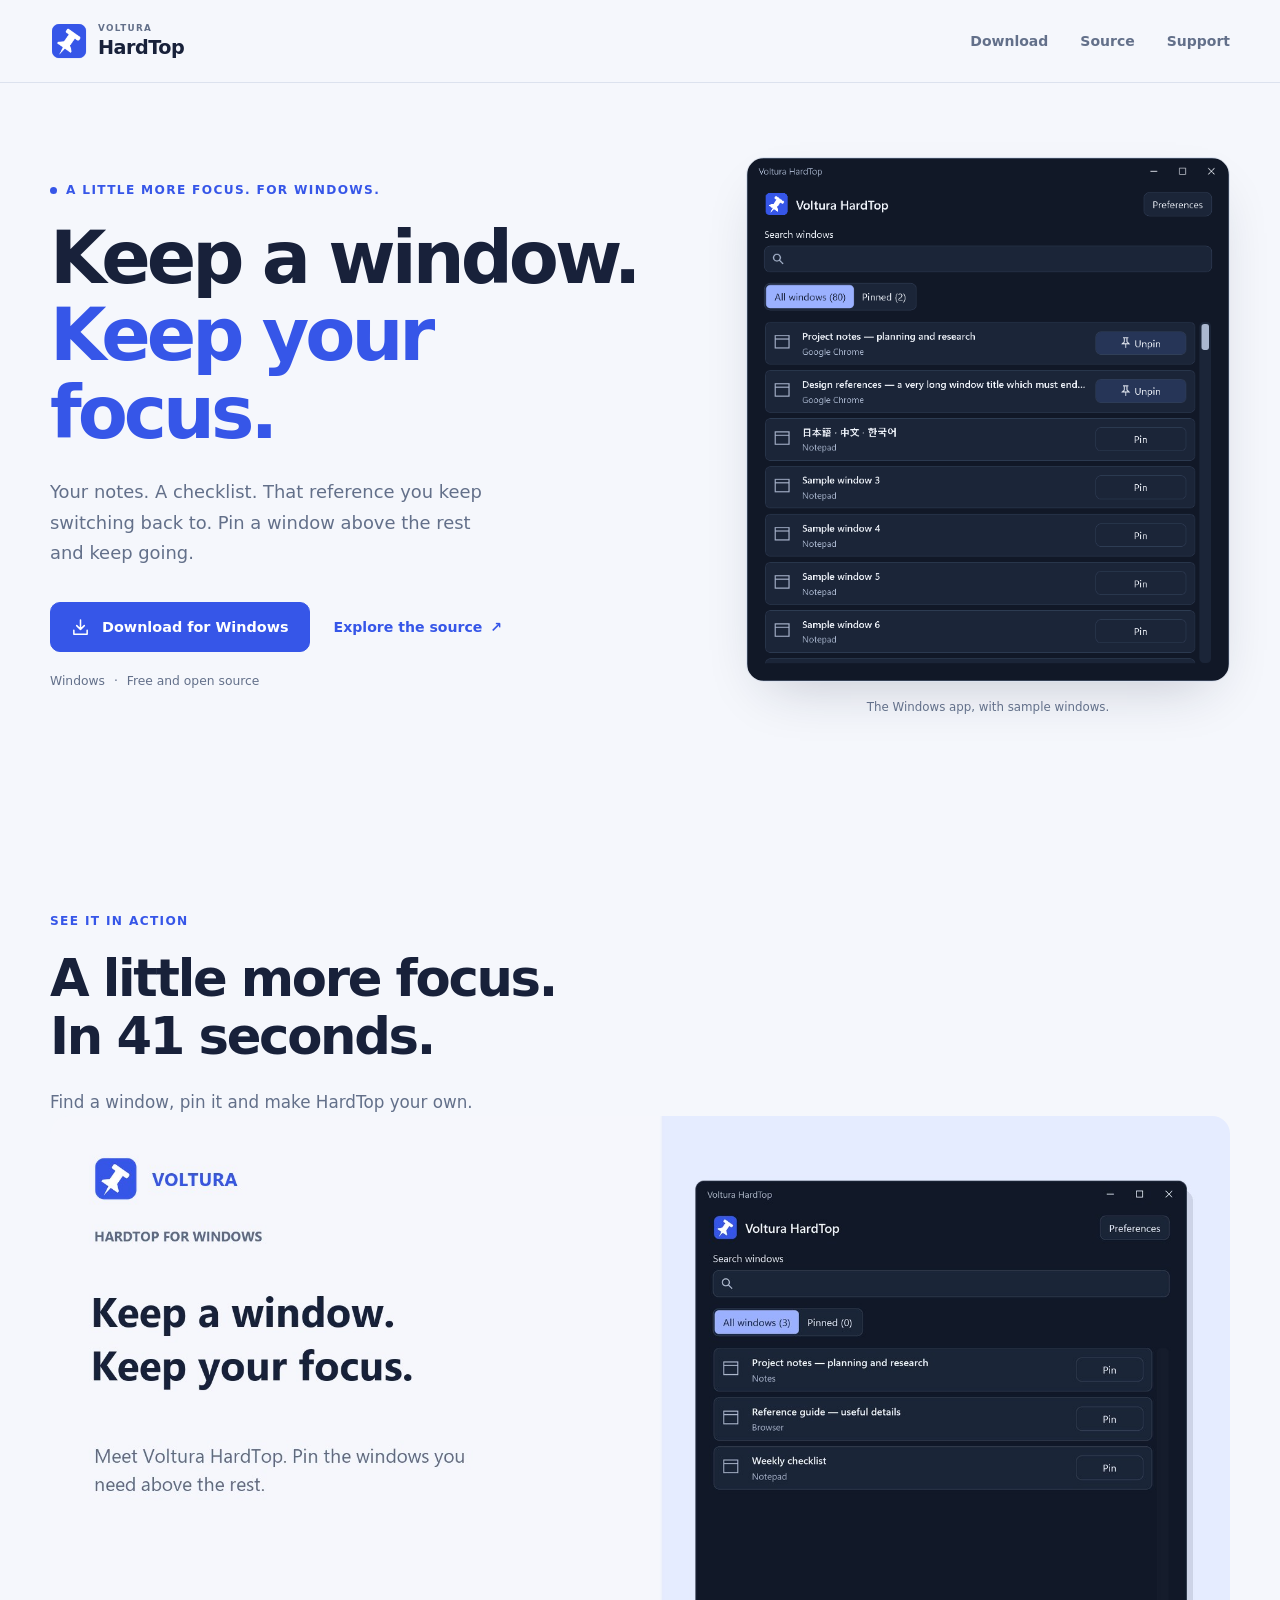
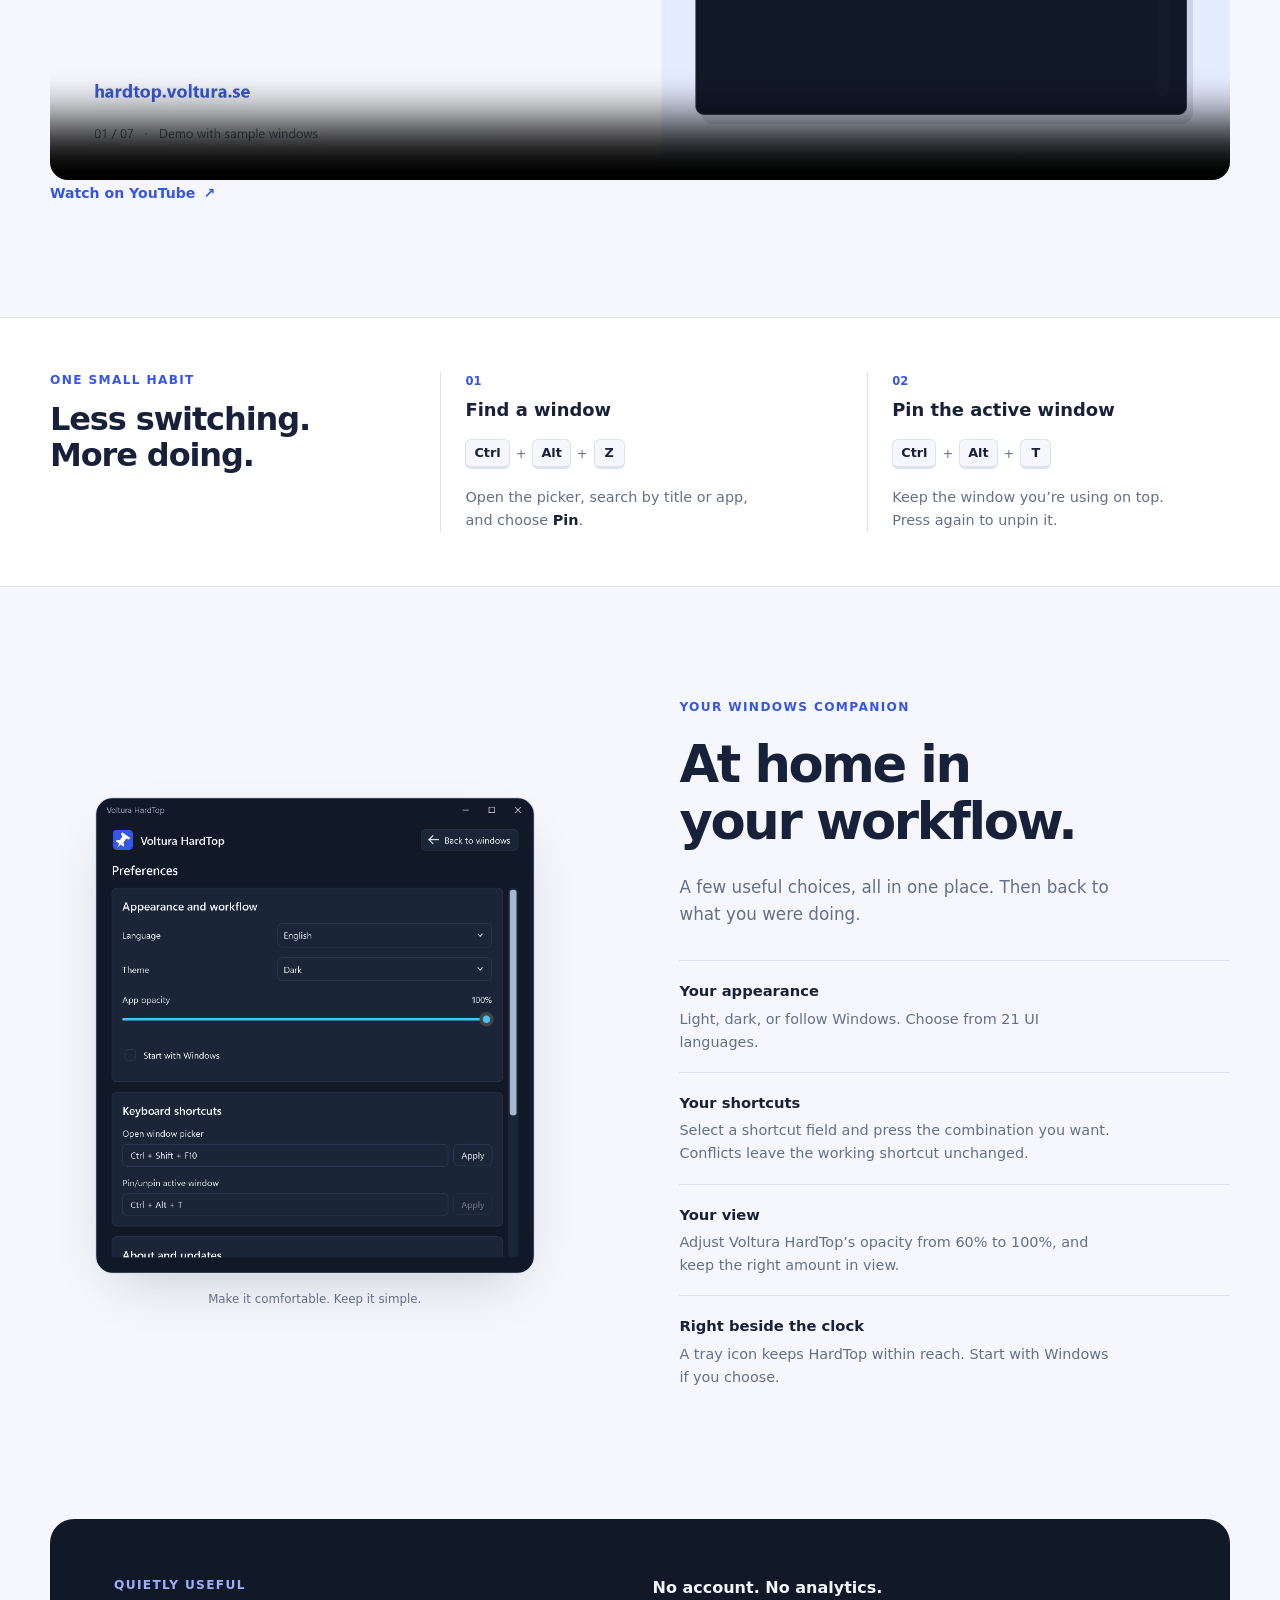
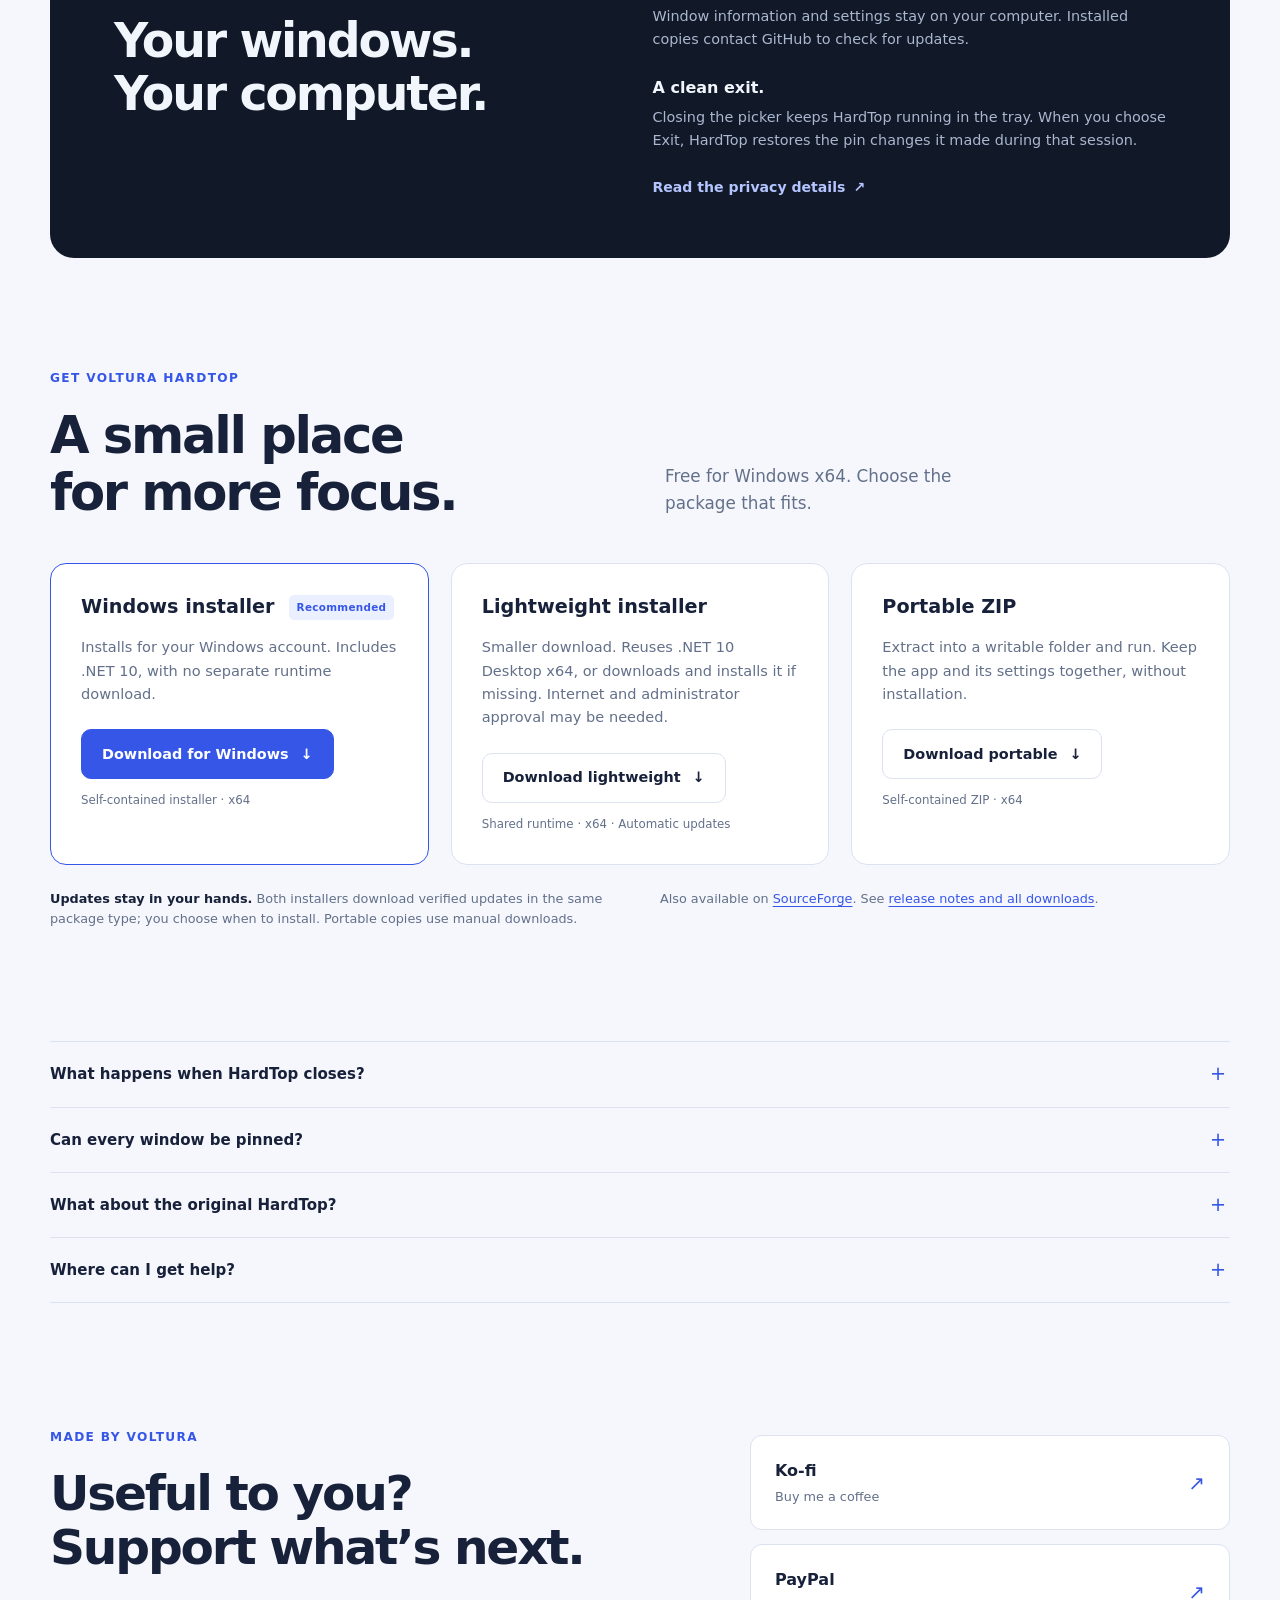
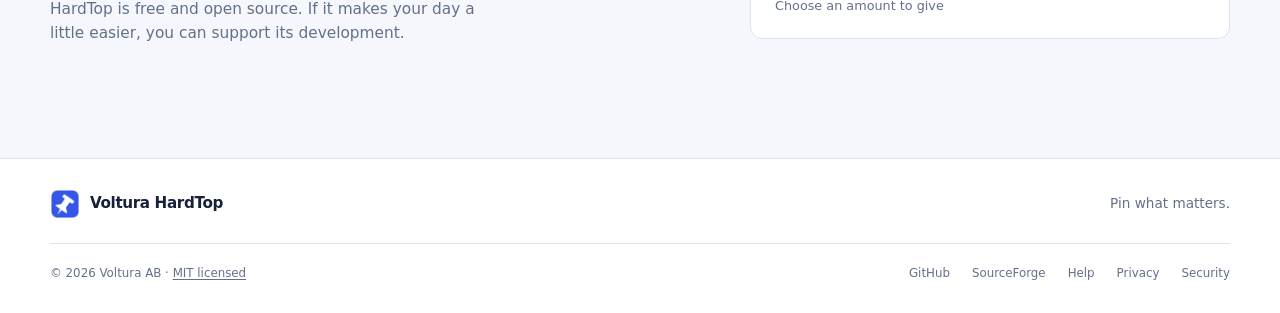
==== commit 387a91d9: "Publish Voltura HardTop product website" ====
--- a/index.html
+++ b/index.html
@@ -13,14 +13,14 @@
   <meta property="og:title" content="Voltura HardTop — Pin what matters.">
   <meta property="og:description" content="Keep the windows you need above the rest. Free for Windows. Open source.">
   <meta property="og:url" content="https://hardtop.voltura.se/">
-  <meta property="og:image" content="https://hardtop.voltura.se/assets/social.png">
-  <meta property="og:image:width" content="1200">
-  <meta property="og:image:height" content="630">
-  <meta property="og:image:alt" content="Voltura HardTop. Pin what matters. A white pushpin on cobalt blue.">
+  <meta property="og:image" content="https://hardtop.voltura.se/assets/social-v2.png">
+  <meta property="og:image:width" content="2400">
+  <meta property="og:image:height" content="1260">
+  <meta property="og:image:alt" content="Voltura HardTop. Keep a window. Keep your focus. The window picker with sample windows.">
   <meta name="twitter:card" content="summary_large_image">
   <meta name="twitter:title" content="Voltura HardTop — Pin what matters.">
   <meta name="twitter:description" content="Keep the windows you need above the rest. Free for Windows. Open source.">
-  <meta name="twitter:image" content="https://hardtop.voltura.se/assets/social.png">
+  <meta name="twitter:image" content="https://hardtop.voltura.se/assets/social-v2.png">
   <link rel="icon" href="favicon.ico" sizes="any">
   <link rel="icon" href="assets/icon.png" type="image/png">
   <link rel="stylesheet" href="style.css">
@@ -62,6 +62,18 @@
         </a>
         <figcaption>The Windows app, with sample windows.</figcaption>
       </figure>
+    </section>
+
+    <section class="demo shell section-space" id="demo" aria-labelledby="demo-title">
+      <p class="eyebrow">See it in action</p>
+      <h2 id="demo-title">A little more focus.<br>In 41 seconds.</h2>
+      <p class="section-intro">Find a window, pin it and make HardTop your own.</p>
+      <video controls playsinline preload="none" poster="assets/demo-poster.jpg" width="1920" height="1080" aria-label="Voltura HardTop demonstration with sample windows">
+        <source src="assets/demo.mp4" type="video/mp4">
+        <track kind="captions" src="assets/demo.vtt" srclang="en" label="English" default>
+        <p><a href="https://www.youtube.com/watch?v=2ecOkoOEgUc">Watch the HardTop demo on YouTube</a>.</p>
+      </video>
+      <p><a class="text-link" href="https://www.youtube.com/watch?v=2ecOkoOEgUc">Watch on YouTube <span aria-hidden="true">↗</span></a></p>
     </section>
 
     <section class="shortcut-section" aria-label="Everyday shortcuts">
@@ -123,13 +135,13 @@
         <article class="package">
           <div class="package-heading"><h3>Lightweight installer</h3></div>
           <p>Smaller download. Reuses .NET 10 Desktop x64, or downloads and installs it if missing. Internet and administrator approval may be needed.</p>
-          <a class="button button-secondary" href="https://github.com/voltura/voltura-hardtop/releases/download/v1.0.1/VolturaHardTop-Setup-1.0.1-win-x64-lite.exe">Download lightweight <span aria-hidden="true">&#8595;</span></a>
+          <a class="button button-secondary" href="https://github.com/voltura/voltura-hardtop/releases/download/v1.0.2/VolturaHardTop-Setup-1.0.2-win-x64-lite.exe">Download lightweight <span aria-hidden="true">&#8595;</span></a>
           <p class="package-note">Shared runtime &#183; x64 &#183; Automatic updates</p>
         </article>
         <article class="package">
           <div class="package-heading"><h3>Portable ZIP</h3></div>
           <p>Extract into a writable folder and run. Keep the app and its settings together, without installation.</p>
-          <a class="button button-secondary" href="https://github.com/voltura/voltura-hardtop/releases/download/v1.0.1/VolturaHardTop-1.0.1-win-x64.zip">Download portable <span aria-hidden="true">↓</span></a>
+          <a class="button button-secondary" href="https://github.com/voltura/voltura-hardtop/releases/download/v1.0.2/VolturaHardTop-1.0.2-win-x64.zip">Download portable <span aria-hidden="true">↓</span></a>
           <p class="package-note">Self-contained ZIP · x64</p>
         </article>
       </div>
--- a/style.css
+++ b/style.css
@@ -229,3 +229,5 @@
   .principles, .principles h3, .principles p, .principles .eyebrow, .principles .text-link { color: CanvasText; background: Canvas; }
   .availability-dot { background: Highlight; }
 }
+
+.demo video { display: block; width: 100%; height: auto; border-radius: 18px; background: #f5f7fc; }
